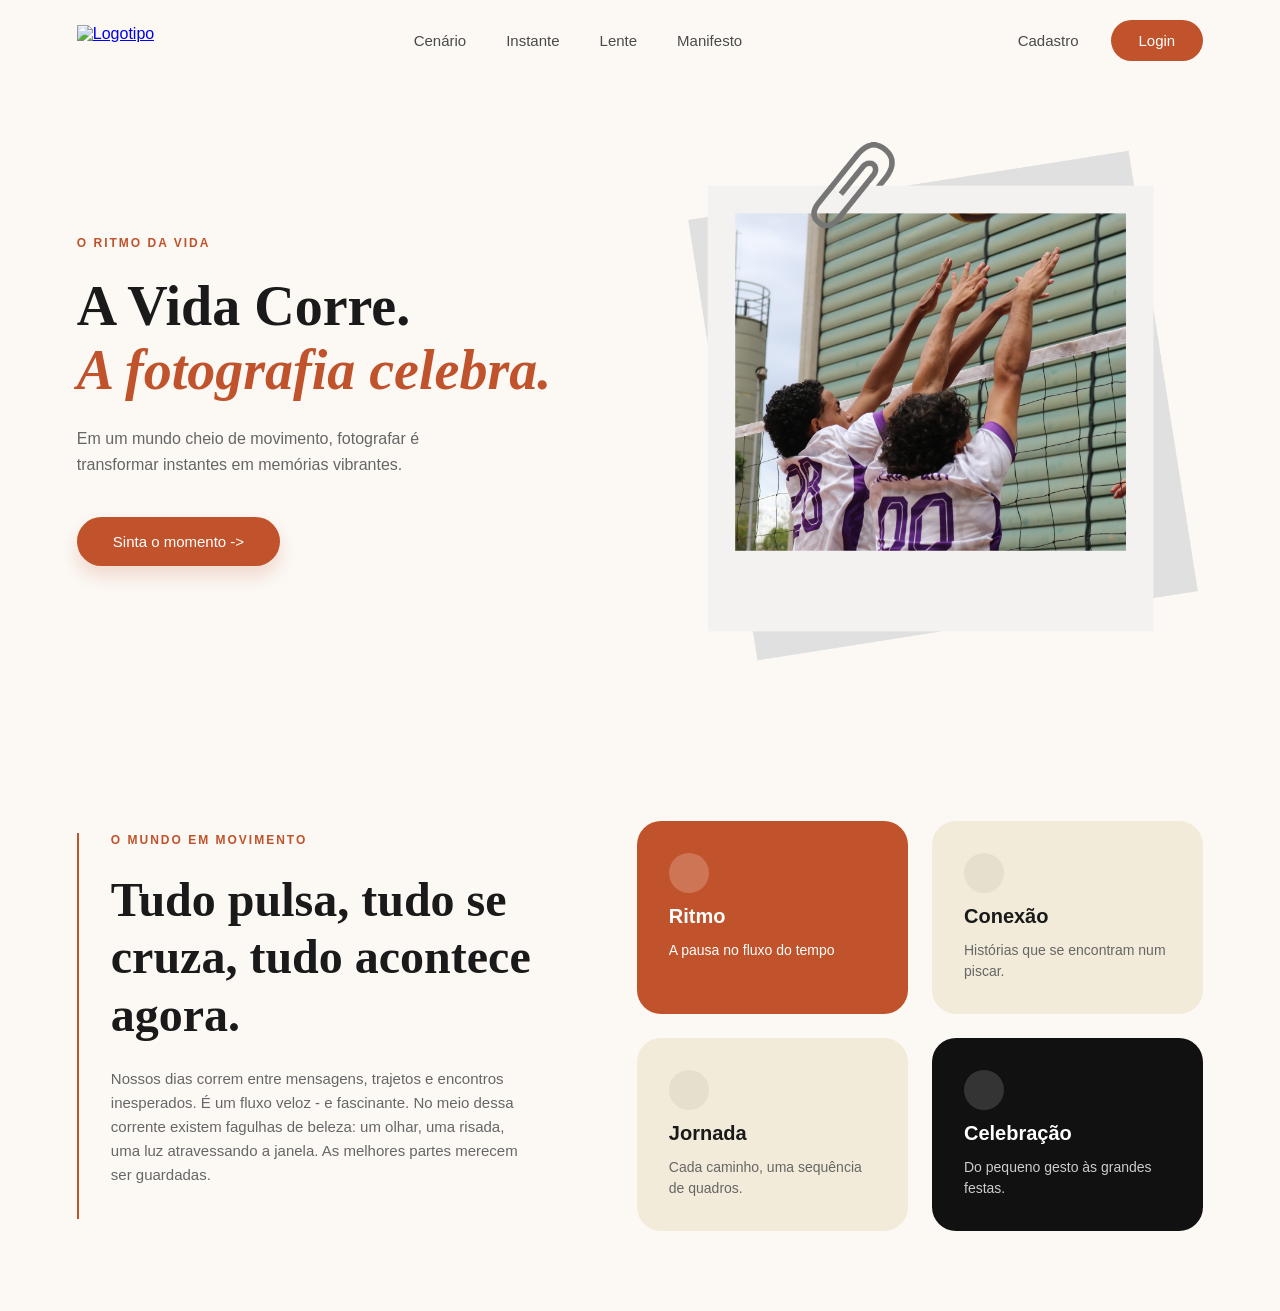
==== index.html @ 48e02810 "fix: modifica alguns itens do index" ====
<!DOCTYPE html>
<html lang="en">

<head>
    <meta charset="UTF-8">
    <meta name="viewport" content="width=device-width, initial-scale=1.0">
    <title>Landing Page</title>
    <link rel="stylesheet" href="style.css">
</head>

<body>
    <!--Barra de navegação-->
    <header class="nav_bar">

        <div class="logo">
            <a href="/">
                <img src="logo.png" alt="Logotipo">
            </a>
        </div>

        <nav class="navegacao">
            <ul>
                <li><a href="cenerio">Cenário</a></li>
                <li><a href="instante">Instante</a></li>
                <li><a href="lente">Lente</a></li>
                <li><a href="manifesto">Manifesto</a></li>
            </ul>
        </nav>

        <div class="botoes">
            <button class="cadastro">Cadastro</button>
            <button class="login">Login</button>
        </div>
    </header>

    <!--Primeira sessão -> hero-->
    <section class="hero">

        <!--lado esquerdo-->
    <div class="esquerda">
        <div class="sobretitulo">
            <p>O RITMO DA VIDA</p>
        </div>
        <h1 class="titulo-principal">
            A Vida Corre. <p> A fotografia celebra.</p>
        </h1>
        <p class="descricao">Em um mundo cheio de movimento, fotografar é transformar instantes em memórias vibrantes.</p>
        <button>Sinta o momento -></button>
    </div>
        <!--lado direito-->
        <div class="imagem-direita">
            <img src="assets/foto-hero.png" alt="imagem-hero">
        </div>
    </section>
            <!--Segunda seção-->
<section class="recursos">
    <div class="esquerda-recursos">
        <div class="sobretitulo">
            <p>O MUNDO EM MOVIMENTO</p>
        </div>
        <h2 class="titulo-principal">
            Tudo pulsa, tudo se cruza, tudo acontece agora.
        </h2>
        <p class="descricao">
            Nossos dias correm entre mensagens, trajetos e encontros inesperados. É um fluxo veloz - e fascinante. No meio dessa corrente existem fagulhas de beleza: um olhar, uma risada, uma luz atravessando a janela. As melhores partes merecem ser guardadas.
        </p>
        <span class="marca-assinatura"></span>
    </div>

    <div class="direita-recursos">
        <div class="card card-ritmo">
            <div class="card-icone"></div>
            <h3>Ritmo</h3>
            <p>A pausa no fluxo do tempo</p>
        </div>

        <div class="card card-conexao">
            <div class="card-icone"></div>
            <h3>Conexão</h3>
            <p>Histórias que se encontram num piscar.</p>
        </div>

        <div class="card card-jornada">
            <div class="card-icone"></div>
            <h3>Jornada</h3>
            <p>Cada caminho, uma sequência de quadros.</p>
        </div>

        <div class="card card-celebracao">
            <div class="card-icone"></div>
            <h3>Celebração</h3>
            <p>Do pequeno gesto às grandes festas.</p>
        </div>
    </div>
</section>

</body>

</html>
---- style.css ----
* {
  margin: 0;
  padding: 0;
  box-sizing: border-box;
  font-family: 'Inter', sans-serif;
}

body {
  background-color: #fcf9f5;
  color: #1a1a1a;
  overflow-x: hidden;
}

.nav_bar {
  display: flex;
  justify-content: space-between;
  align-items: center;           
  padding: 20px 6%;
  background-color: #fcf9f5;
}

.logo img {
  height: 32px;
  width: auto;
  display: block;
}

.navegacao ul {
  display: flex;
  align-items: center;
  list-style: none; 
  gap: 40px;       
}

.navegacao ul li a {
  text-decoration: none;
  color: #4a4a4a;
  font-size: 15px;
  font-weight: 500;
}


.botoes {
  display: flex;
  align-items: center;
  gap: 16px;
}

.botoes button {
  font-size: 15px;
  font-weight: 500;
  cursor: pointer;
  transition: all 0.2s ease;
}

.hero {
  display: flex;
  align-items: center;
  justify-content: space-between;
  gap: 40px;
  padding: 60px 6% 80px 6%;
  max-width: 1400px;
  margin: 0 auto;
}

.esquerda {
  flex: 1;
  max-width: 550px;
}

.sobretitulo {
  display: flex;
  align-items: center;
  gap: 12px;
  margin-bottom: 24px;
}

.sobretitulo p {
  color: #c0532b;
  font-size: 12px;
  font-weight: 600;
  letter-spacing: 2px;
}

.titulo-principal {
  font-family: 'Playfair Display', Georgia, serif;
  font-size: 56px;
  font-weight: 700;
  line-height: 1.15;
  color: #1a1a1a;
  margin-bottom: 24px;
}

.titulo-principal p {
  display: block;
  color: #c0532b;
  font-style: italic;
  font-family: inherit;
}

.descricao {
  font-size: 16px;
  line-height: 1.6;
  color: #666666;
  margin-bottom: 40px;
  max-width: 420px;
}

.esquerda button {
  background-color: #c0532b;
  color: #ffffff;
  border: none;
  padding: 16px 36px;
  border-radius: 30px;
  font-size: 15px;
  font-weight: 500;
  cursor: pointer;
  box-shadow: 0 10px 20px rgba(192, 83, 43, 0.2);
}

.esquerda button:hover {
  background-color: #a6431f;
}

.imagem-direita {
  flex: 1;
  display: flex;
  justify-content: flex-end;
  align-items: center;
}

.imagem-direita img {
  width: 100%;
  max-width: 520px;
  height: auto;
  object-fit: contain;
}

.botoes button {
  font-size: 15px;
  font-weight: 500;
  cursor: pointer;
}

.cadastro {
  background: none;
  border: none;
  color: #4a4a4a;
  padding: 12px 16px;
}

.login {
  background-color: #c0532b;
  color: #ffffff;
  border: none;
  padding: 12px 28px;
  border-radius: 25px;
}

/* TESTE */
.recursos {
  display: flex;
  align-items: center;
  justify-content: space-between;
  gap: 60px;
  padding: 80px 6%;
  max-width: 1400px;
  margin: 0 auto;
}

.esquerda-recursos {
  flex: 1;
  max-width: 500px;
  border-left: 2px solid #c0532b;
  padding-left: 32px;
}

.esquerda-recursos .titulo-principal {
  font-family: 'Playfair Display', Georgia, serif;
  font-size: 48px;
  font-weight: 700;
  line-height: 1.2;
  color: #1a1a1a;
  margin-bottom: 24px;
}

.esquerda-recursos .descricao {
  font-size: 15px;
  line-height: 1.6;
  color: #666666;
  margin-bottom: 32px;
}

.marca-assinatura {
  font-family: 'Playfair Display', Georgia, serif;
  font-size: 32px;
  font-style: italic;
  color: #1a1a1a;
}

.direita-recursos {
  flex: 1;
  display: grid;
  grid-template-columns: repeat(2, 1fr);
  gap: 24px;
  max-width: 600px;
}

.card {
  padding: 32px;
  border-radius: 24px;
  display: flex;
  flex-direction: column;
  gap: 12px;
}

.card-icone {
  width: 40px;
  height: 40px;
  border-radius: 50%;
  display: flex;
  align-items: center;
  justify-content: center;
  font-size: 18px;
}

.card h3 {
  font-size: 20px;
  font-weight: 700;
}

.card p {
  font-size: 14px;
  line-height: 1.5;
}

.card-ritmo {
  background-color: #c0532b;
  color: #ffffff;
}

.card-ritmo .card-icone {
  background-color: rgba(255, 255, 255, 0.2);
}

.card-conexao {
  background-color: #f2ebd9;
  color: #1a1a1a;
}

.card-conexao .card-icone {
  background-color: rgba(0, 0, 0, 0.05);
}

.card-conexao p, 
.card-jornada p {
  color: #666666;
}

.card-jornada {
  background-color: #f2ebd9;
  color: #1a1a1a;
}

.card-jornada .card-icone {
  background-color: rgba(0, 0, 0, 0.05);
}

.card-celebracao {
  background-color: #111111;
  color: #ffffff;
}

.card-celebracao .card-icone {
  background-color: rgba(255, 255, 255, 0.15);
}

.card-celebracao p {
  color: #cccccc;
}
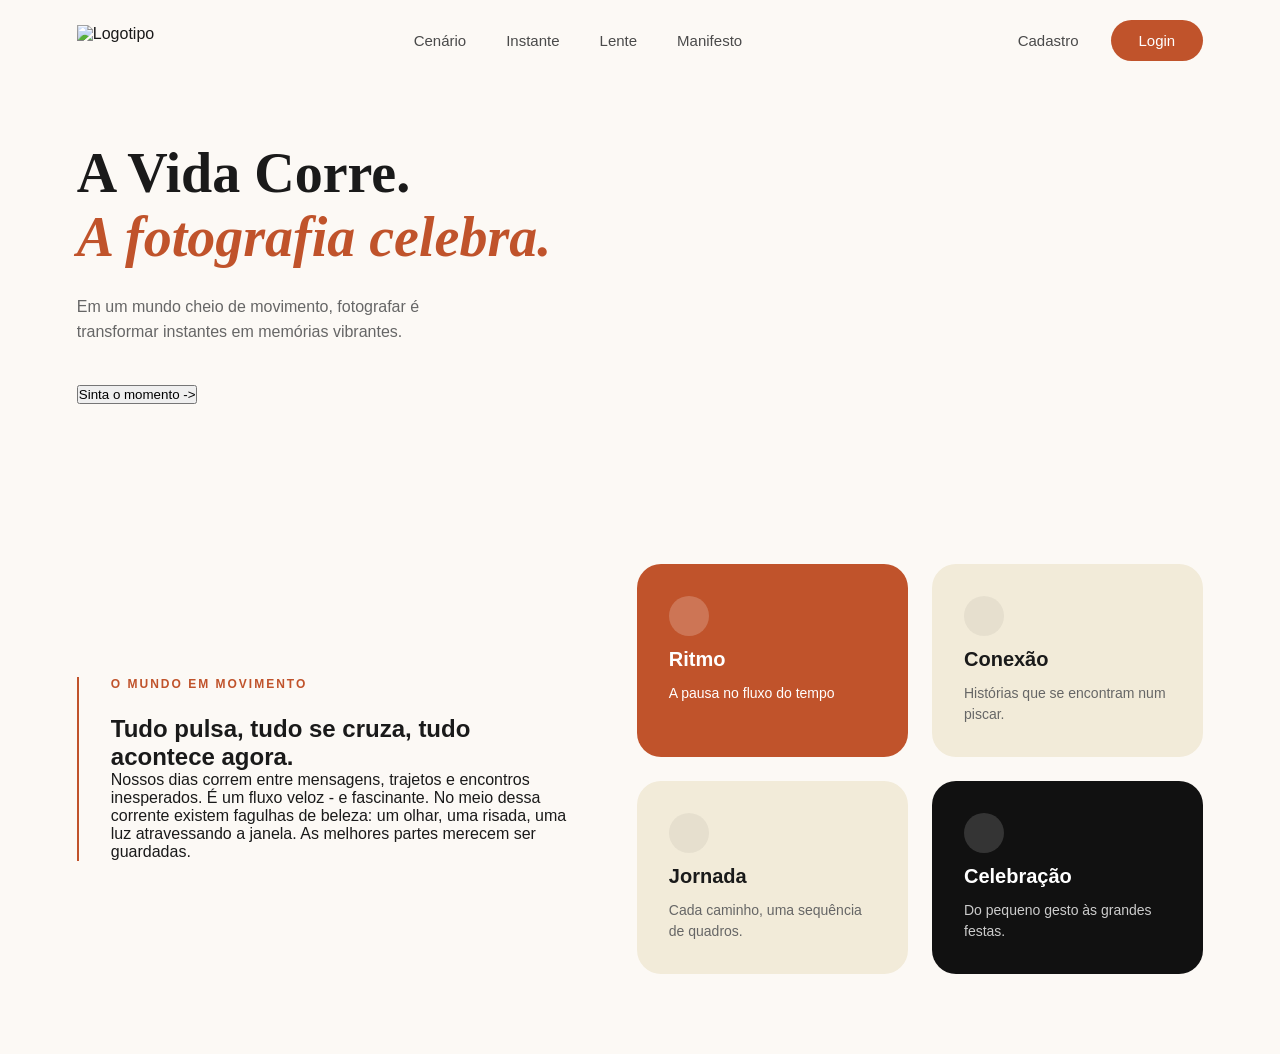
==== commit afd6b144: "feat: reestruturação da página hero, visando incrementar outro design" ====
--- a/index.html
+++ b/index.html
@@ -13,9 +13,7 @@
     <header class="nav_bar">
 
         <div class="logo">
-            <a href="/">
-                <img src="logo.png" alt="Logotipo">
-            </a>
+                <img src="assets/LENZ.png" alt="Logotipo">
         </div>
 
         <nav class="navegacao">
@@ -36,32 +34,30 @@
     <!--Primeira sessão -> hero-->
     <section class="hero">
 
-        <!--lado esquerdo-->
-    <div class="esquerda">
-        <div class="sobretitulo">
-            <p>O RITMO DA VIDA</p>
-        </div>
+        <!--Meio-->
+    <div class="meio">
+        <div class="moldura">
         <h1 class="titulo-principal">
             A Vida Corre. <p> A fotografia celebra.</p>
         </h1>
+        </div>
         <p class="descricao">Em um mundo cheio de movimento, fotografar é transformar instantes em memórias vibrantes.</p>
         <button>Sinta o momento -></button>
     </div>
-        <!--lado direito-->
-        <div class="imagem-direita">
-            <img src="assets/foto-hero.png" alt="imagem-hero">
-        </div>
+
     </section>
-            <!--Segunda seção-->
+
+    
+            <!--Segunda seção - cenario -->
 <section class="recursos">
     <div class="esquerda-recursos">
         <div class="sobretitulo">
             <p>O MUNDO EM MOVIMENTO</p>
         </div>
-        <h2 class="titulo-principal">
+        <h2 class="titulo-principal-cenario">
             Tudo pulsa, tudo se cruza, tudo acontece agora.
         </h2>
-        <p class="descricao">
+        <p class="descricao-cenário">
             Nossos dias correm entre mensagens, trajetos e encontros inesperados. É um fluxo veloz - e fascinante. No meio dessa corrente existem fagulhas de beleza: um olhar, uma risada, uma luz atravessando a janela. As melhores partes merecem ser guardadas.
         </p>
         <span class="marca-assinatura"></span>
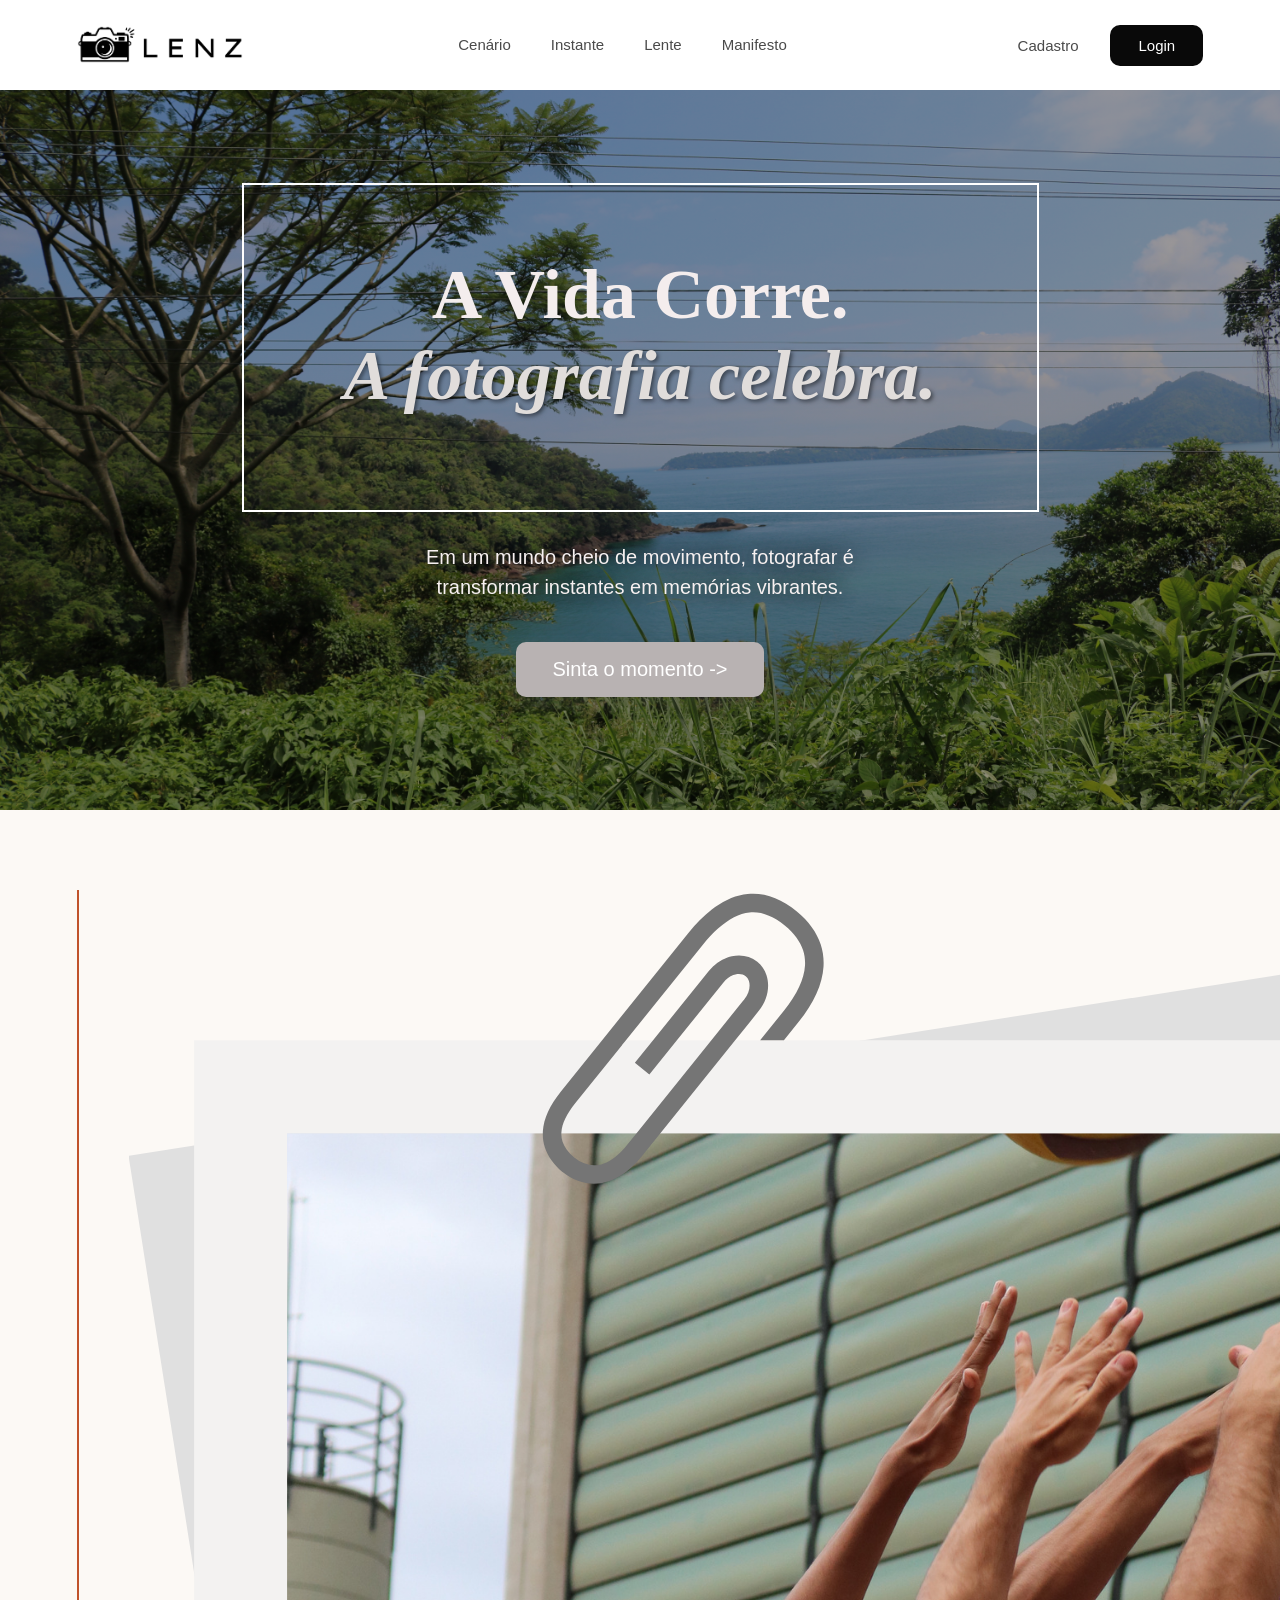
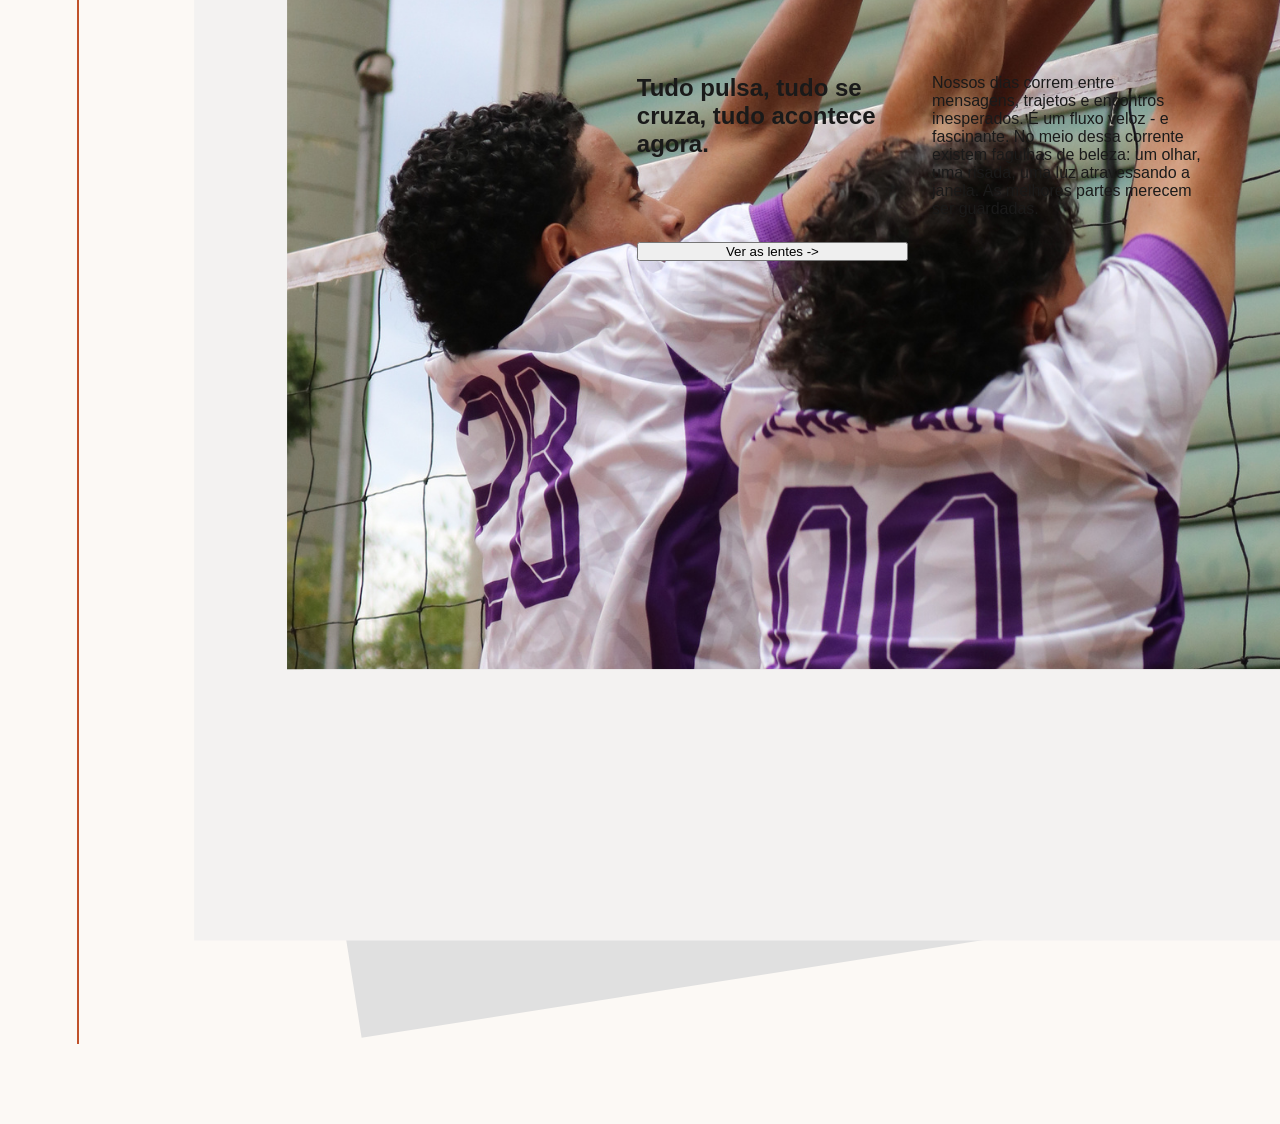
==== commit b77c81fc: "feat: modifica a estrutura da segunda seção" ====
--- a/index.html
+++ b/index.html
@@ -50,43 +50,20 @@
     
             <!--Segunda seção - cenario -->
 <section class="recursos">
+
     <div class="esquerda-recursos">
-        <div class="sobretitulo">
-            <p>O MUNDO EM MOVIMENTO</p>
-        </div>
+        <img src="assets/foto-hero.png" alt="foto_cenario">
+    </div>
+
+    <div class="direita-recursos">
         <h2 class="titulo-principal-cenario">
             Tudo pulsa, tudo se cruza, tudo acontece agora.
         </h2>
-        <p class="descricao-cenário">
+        <p class="descricao-cenario">
             Nossos dias correm entre mensagens, trajetos e encontros inesperados. É um fluxo veloz - e fascinante. No meio dessa corrente existem fagulhas de beleza: um olhar, uma risada, uma luz atravessando a janela. As melhores partes merecem ser guardadas.
         </p>
-        <span class="marca-assinatura"></span>
+        <button>Ver as lentes -></button>
     </div>
-
-    <div class="direita-recursos">
-        <div class="card card-ritmo">
-            <div class="card-icone"></div>
-            <h3>Ritmo</h3>
-            <p>A pausa no fluxo do tempo</p>
-        </div>
-
-        <div class="card card-conexao">
-            <div class="card-icone"></div>
-            <h3>Conexão</h3>
-            <p>Histórias que se encontram num piscar.</p>
-        </div>
-
-        <div class="card card-jornada">
-            <div class="card-icone"></div>
-            <h3>Jornada</h3>
-            <p>Cada caminho, uma sequência de quadros.</p>
-        </div>
-
-        <div class="card card-celebracao">
-            <div class="card-icone"></div>
-            <h3>Celebração</h3>
-            <p>Do pequeno gesto às grandes festas.</p>
-        </div>
     </div>
 </section>
 
--- a/style.css
+++ b/style.css
@@ -16,11 +16,11 @@
   justify-content: space-between;
   align-items: center;           
   padding: 20px 6%;
-  background-color: #fcf9f5;
+  background-color: #ffffff;
 }
 
 .logo img {
-  height: 32px;
+  height: 50px;
   width: auto;
   display: block;
 }
@@ -39,7 +39,6 @@
   font-weight: 500;
 }
 
-
 .botoes {
   display: flex;
   align-items: center;
@@ -54,87 +53,80 @@
 }
 
 .hero {
-  display: flex;
-  align-items: center;
-  justify-content: space-between;
+  min-height: 80vh;
+  display: flex;
+  align-items: center;
+  justify-content: center;
   gap: 40px;
   padding: 60px 6% 80px 6%;
   max-width: 1400px;
   margin: 0 auto;
-}
-
-.esquerda {
-  flex: 1;
+  background-image: linear-gradient(rgba(0, 0, 0, 0.4), rgba(0, 0, 0, 0.4)), url(assets/img-paisagem.JPG);
+  background-repeat: no-repeat;
+  background-size: cover;
+  background-position: center;
+}
+
+.meio {
   max-width: 550px;
-}
-
-.sobretitulo {
-  display: flex;
-  align-items: center;
-  gap: 12px;
-  margin-bottom: 24px;
-}
-
-.sobretitulo p {
-  color: #c0532b;
-  font-size: 12px;
-  font-weight: 600;
-  letter-spacing: 2px;
+  display: flex;
+  align-items: center;
+  justify-content: center;
+  flex-direction: column;
 }
 
 .titulo-principal {
   font-family: 'Playfair Display', Georgia, serif;
-  font-size: 56px;
+  font-size: 70px;
   font-weight: 700;
   line-height: 1.15;
-  color: #1a1a1a;
+  color: #f4eded;
   margin-bottom: 24px;
+  text-align: center;
 }
 
 .titulo-principal p {
-  display: block;
-  color: #c0532b;
+  color: #e1dddb;
   font-style: italic;
   font-family: inherit;
+  text-shadow: 2px 2px 4px rgba(0, 0, 0, 0.5);
+}
+
+.moldura {
+  border: 2px solid #ffffff; 
+  padding: 70px 100px; 
+  margin-bottom: 30px; 
+  text-align: center;
+  width: max-content;
 }
 
 .descricao {
-  font-size: 16px;
-  line-height: 1.6;
-  color: #666666;
+  font-size: 20px;
+  line-height: 1.5;
+  color: #f7f1f1;
   margin-bottom: 40px;
-  max-width: 420px;
-}
-
-.esquerda button {
-  background-color: #c0532b;
+  max-width: 500px;
+  text-align: center;
+  text-shadow: 0 0 20px rgba(0, 0, 0, 0.9);
+}
+
+.meio button {
+  background-color: #b8b2b2;
   color: #ffffff;
   border: none;
   padding: 16px 36px;
-  border-radius: 30px;
-  font-size: 15px;
+  border-radius: 10px;
+  font-size: 20px;
   font-weight: 500;
   cursor: pointer;
-  box-shadow: 0 10px 20px rgba(192, 83, 43, 0.2);
-}
-
-.esquerda button:hover {
-  background-color: #a6431f;
-}
-
-.imagem-direita {
-  flex: 1;
-  display: flex;
-  justify-content: flex-end;
-  align-items: center;
-}
-
-.imagem-direita img {
-  width: 100%;
-  max-width: 520px;
-  height: auto;
-  object-fit: contain;
-}
+  box-shadow: 0 10px 20px rgba(98, 97, 97, 0.2);
+
+}
+
+.meio button:hover {
+  background-color: #d1cbca;
+}
+
 
 .botoes button {
   font-size: 15px;
@@ -150,11 +142,11 @@
 }
 
 .login {
-  background-color: #c0532b;
+  background-color: #090909;
   color: #ffffff;
   border: none;
   padding: 12px 28px;
-  border-radius: 25px;
+  border-radius: 10px;
 }
 
 /* TESTE */
@@ -281,4 +273,3 @@
 
 
 
-
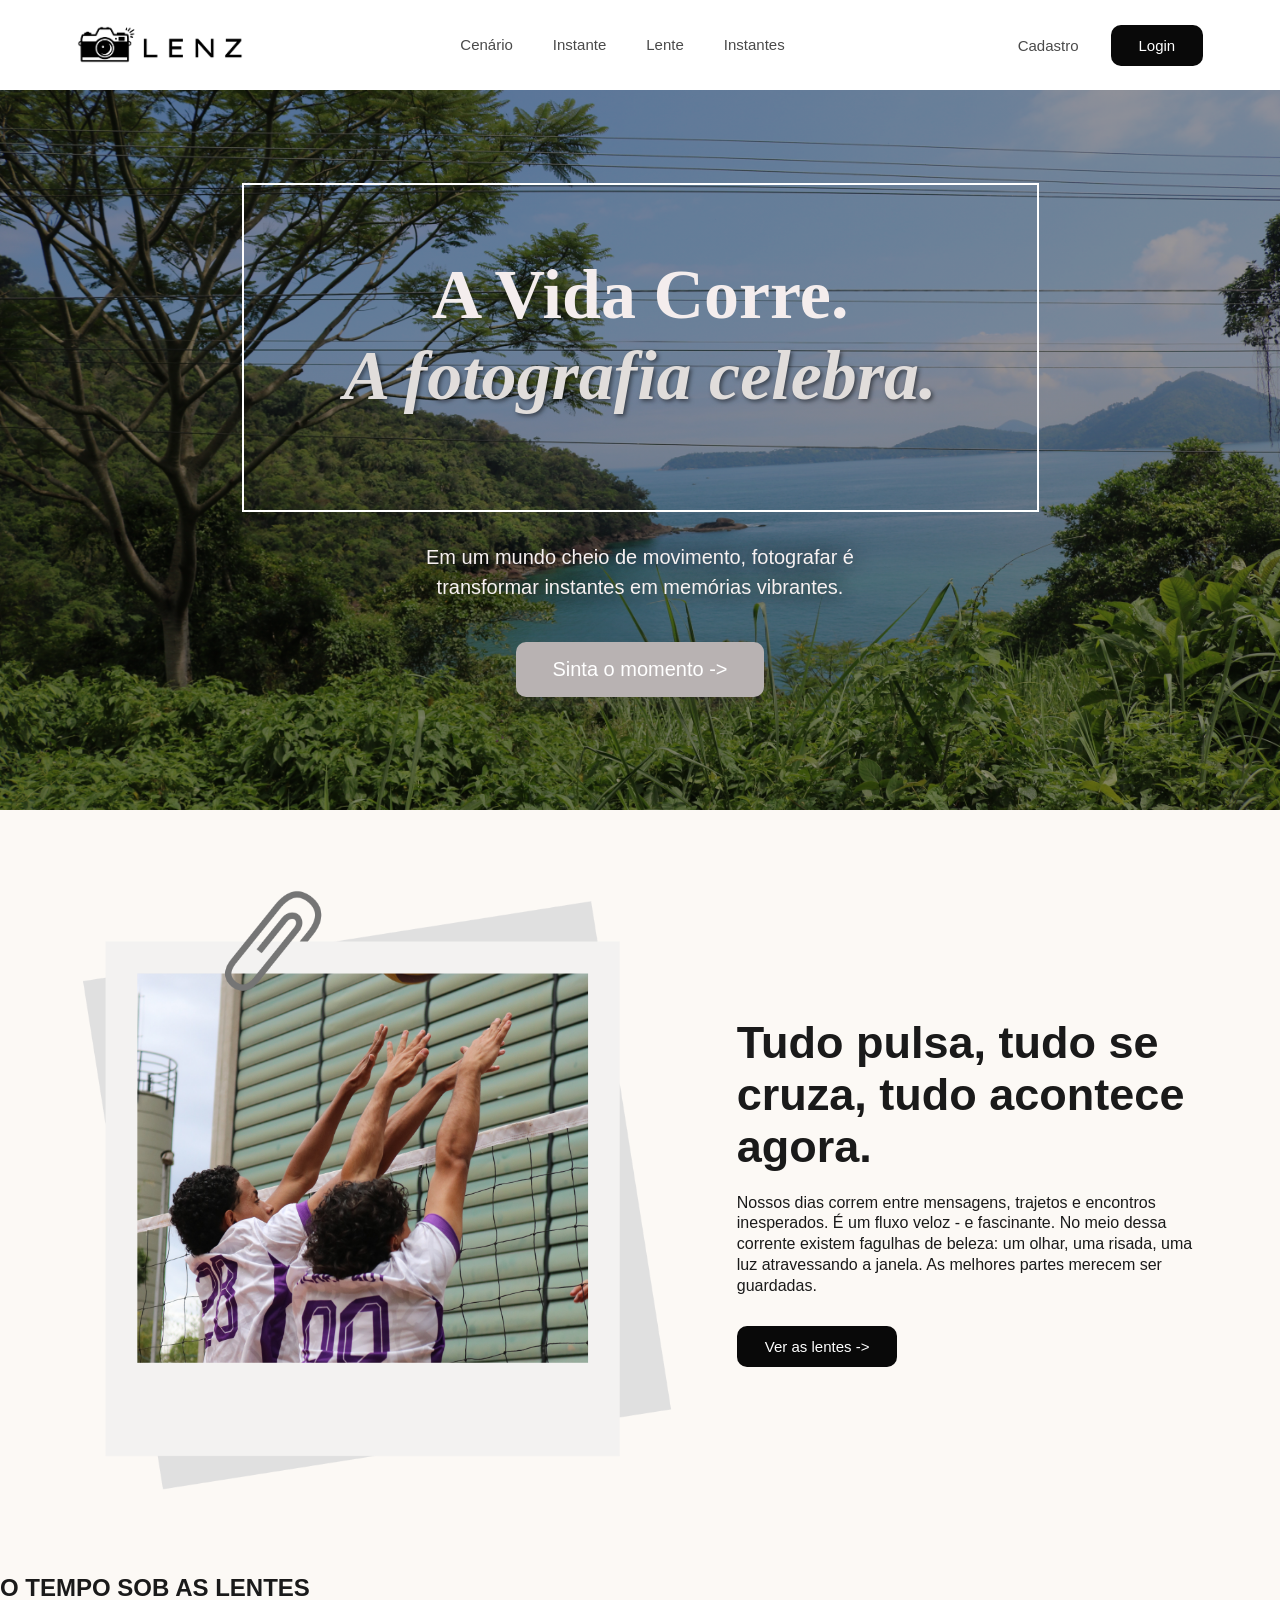
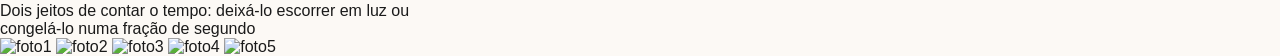
==== commit 65d18e07: "feat: adiciona estrutura da nova seção lente" ====
--- a/index.html
+++ b/index.html
@@ -13,7 +13,7 @@
     <header class="nav_bar">
 
         <div class="logo">
-                <img src="assets/LENZ.png" alt="Logotipo">
+            <img src="assets/LENZ.png" alt="Logotipo">
         </div>
 
         <nav class="navegacao">
@@ -21,7 +21,7 @@
                 <li><a href="cenerio">Cenário</a></li>
                 <li><a href="instante">Instante</a></li>
                 <li><a href="lente">Lente</a></li>
-                <li><a href="manifesto">Manifesto</a></li>
+                <li><a href="instantes">Instantes</a></li>
             </ul>
         </nav>
 
@@ -31,42 +31,63 @@
         </div>
     </header>
 
-    <!--Primeira sessão -> hero-->
+    <!--Primeira sessão -> Hero-->
     <section class="hero">
 
         <!--Meio-->
-    <div class="meio">
-        <div class="moldura">
-        <h1 class="titulo-principal">
-            A Vida Corre. <p> A fotografia celebra.</p>
-        </h1>
+        <div class="meio">
+            <div class="moldura">
+                <h1 class="titulo-principal">
+                    A Vida Corre. <p> A fotografia celebra.</p>
+                </h1>
+            </div>
+            <p class="descricao">Em um mundo cheio de movimento, fotografar é transformar instantes em memórias
+                vibrantes.</p>
+            <button>Sinta o momento -></button>
         </div>
-        <p class="descricao">Em um mundo cheio de movimento, fotografar é transformar instantes em memórias vibrantes.</p>
-        <button>Sinta o momento -></button>
-    </div>
 
     </section>
 
-    
-            <!--Segunda seção - cenario -->
-<section class="recursos">
 
-    <div class="esquerda-recursos">
-        <img src="assets/foto-hero.png" alt="foto_cenario">
-    </div>
+    <!--Segunda seção -> Cenário -->
+    <section class="recursos">
 
-    <div class="direita-recursos">
-        <h2 class="titulo-principal-cenario">
-            Tudo pulsa, tudo se cruza, tudo acontece agora.
-        </h2>
-        <p class="descricao-cenario">
-            Nossos dias correm entre mensagens, trajetos e encontros inesperados. É um fluxo veloz - e fascinante. No meio dessa corrente existem fagulhas de beleza: um olhar, uma risada, uma luz atravessando a janela. As melhores partes merecem ser guardadas.
-        </p>
-        <button>Ver as lentes -></button>
-    </div>
-    </div>
-</section>
+        <div class="esquerda-recursos">
+            <img src="assets/foto-hero.png" alt="foto_cenario">
+        </div>
 
+        <div class="direita-recursos">
+            <h2 class="titulo-principal-cenario">
+                Tudo pulsa, tudo se cruza, tudo acontece agora.
+            </h2>
+            <p class="descricao-cenario">
+                Nossos dias correm entre mensagens, trajetos e encontros inesperados. É um fluxo veloz - e fascinante.
+                No meio dessa corrente existem fagulhas de beleza: um olhar, uma risada, uma luz atravessando a janela.
+                As melhores partes merecem ser guardadas.
+            </p>
+            <button>Ver as lentes -></button>
+        </div>
+        </div>
+    </section>
+
+    <!--Terceira seção -> Lente -->
+    <section class="lente">
+        <div class="meio-lente">
+            <h2 class="titulo-lente">O TEMPO SOB AS LENTES</h2>
+            <p class="subtitulo-lente">
+                Dois jeitos de contar o tempo: deixá-lo escorrer em luz ou <br>congelá-lo numa fração de segundo
+            </p>
+            <div class="imagens">
+            <img src="assets/foto1-lente.JPG" alt="foto1">
+            <img src="assets/foto2-lente.JPG" alt="foto2">
+            <img src="assets/foto3-lente.JPG" alt="foto3">
+            <img src="assets/foto4-lente.JPG" alt="foto4">
+            <img src="assets/foto5-lente.JPG" alt="foto5">
+            </div>
+        </div>
+    </section>
 </body>
 
+<!--Quarta seção -> -->
+
 </html>
--- a/style.css
+++ b/style.css
@@ -162,9 +162,10 @@
 
 .esquerda-recursos {
   flex: 1;
-  max-width: 500px;
-  border-left: 2px solid #c0532b;
-  padding-left: 32px;
+}
+
+.esquerda-recursos img{
+  width: 600px;
 }
 
 .esquerda-recursos .titulo-principal {
@@ -192,12 +193,30 @@
 
 .direita-recursos {
   flex: 1;
-  display: grid;
-  grid-template-columns: repeat(2, 1fr);
   gap: 24px;
-  max-width: 600px;
-}
-
+  max-width: 500px;
+}
+
+.titulo-principal-cenario{
+  font-size: 45px;
+}
+
+.descricao-cenario{
+  margin-top: 20px;
+  margin-bottom: 30px;
+  margin-left: 0px;
+  margin-right: 0px;
+  line-height: 1.3;
+}
+
+.recursos button{
+  background-color: #090909;
+  color: #ffffff;
+  border: none;
+  padding: 12px 28px;
+  border-radius: 10px;
+  font-size: 15px;
+}
 .card {
   padding: 32px;
   border-radius: 24px;
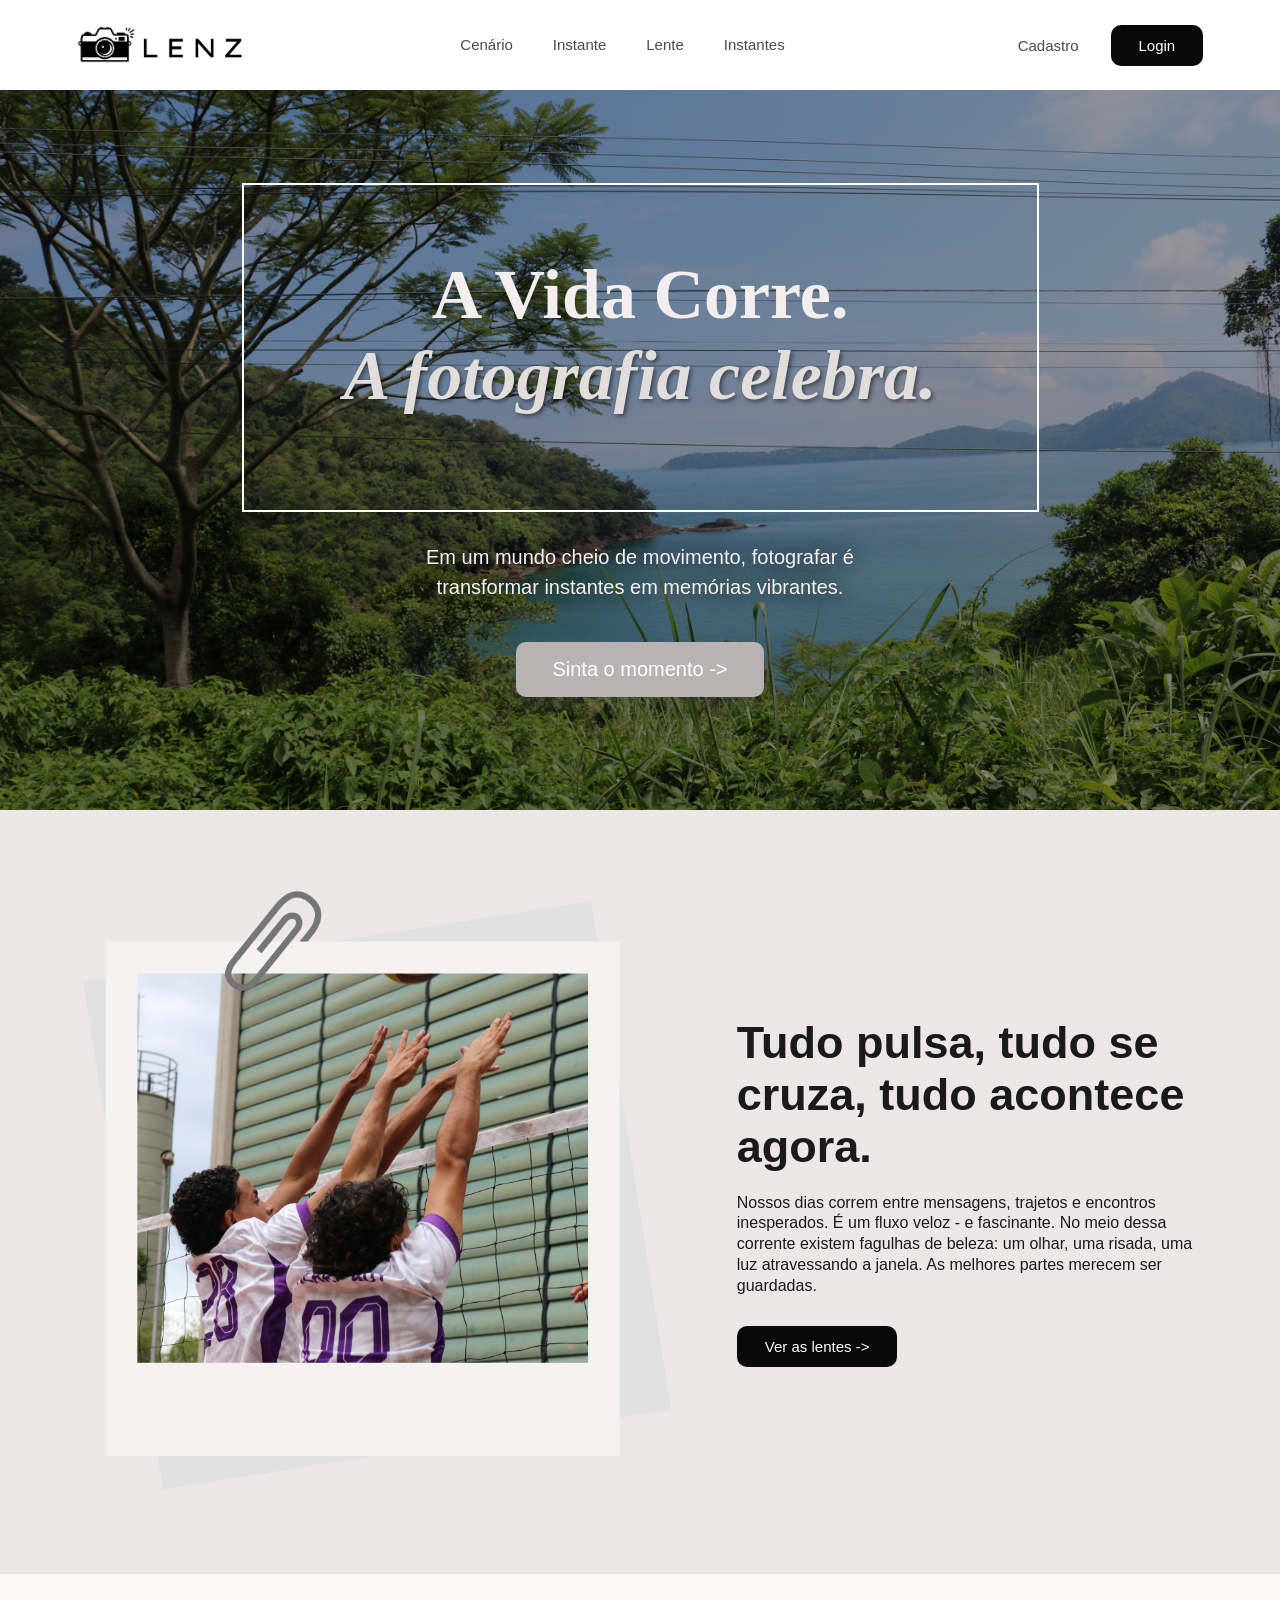
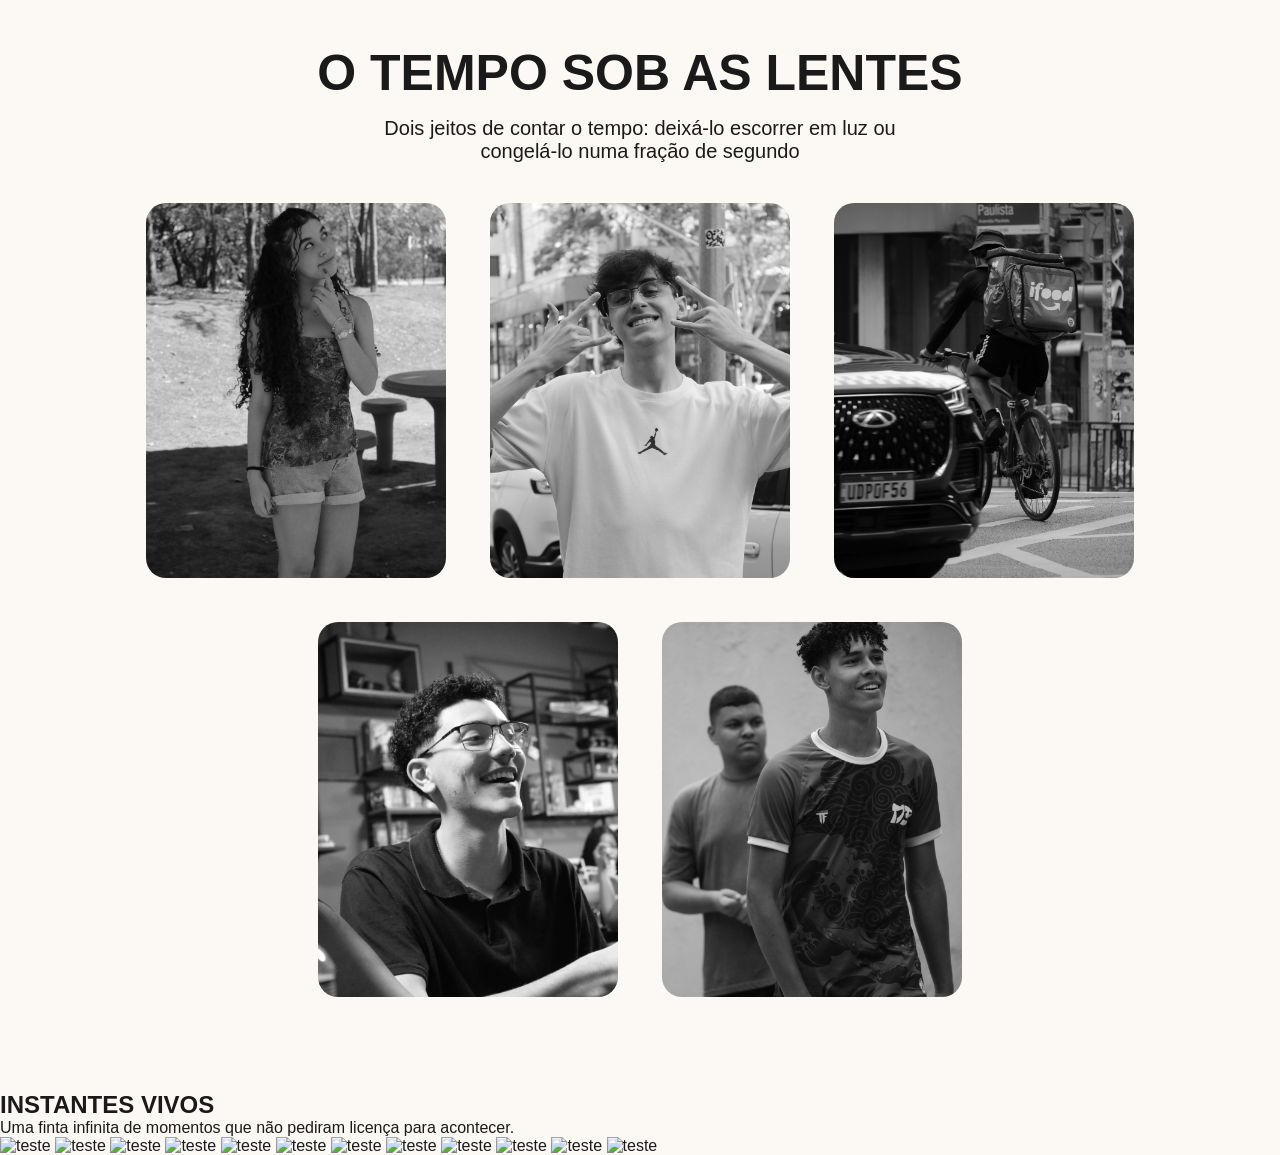
==== commit a91fef67: "feat: adiciona a estrutura da nova seção de instantes" ====
--- a/index.html
+++ b/index.html
@@ -78,16 +78,47 @@
                 Dois jeitos de contar o tempo: deixá-lo escorrer em luz ou <br>congelá-lo numa fração de segundo
             </p>
             <div class="imagens">
-            <img src="assets/foto1-lente.JPG" alt="foto1">
-            <img src="assets/foto2-lente.JPG" alt="foto2">
-            <img src="assets/foto3-lente.JPG" alt="foto3">
-            <img src="assets/foto4-lente.JPG" alt="foto4">
-            <img src="assets/foto5-lente.JPG" alt="foto5">
+                <img src="assets/foto1-lente.JPG" alt="foto1">
+                <img src="assets/foto2-lente.JPG" alt="foto2">
+                <img src="assets/foto3-lente.JPG" alt="foto3">
+                <img src="assets/foto4-lente.JPG" alt="foto4">
+                <img src="assets/foto5-lente.JPG" alt="foto5">
             </div>
         </div>
     </section>
 </body>
 
 <!--Quarta seção -> -->
+<section class="instantes">
+
+    <h2 class="titulo-instantes">INSTANTES VIVOS</h2>
+
+    <p class="subtitulo-instantes">Uma finta infinita de momentos que não pediram licença para acontecer.</p>
+
+    <div class="carrossel">
+
+    <div class="carrossel-instantes">
+
+            <img src="assets/foto_teste_carrossel.jpeg" alt="teste">
+            <img src="assets/foto_teste_carrossel.jpeg" alt="teste">
+            <img src="assets/foto_teste_carrossel.jpeg" alt="teste">
+            <img src="assets/foto_teste_carrossel.jpeg" alt="teste">
+            <img src="assets/foto_teste_carrossel.jpeg" alt="teste">
+            <img src="assets/foto_teste_carrossel.jpeg" alt="teste">
+
+            <img src="assets/foto_teste_carrossel.jpeg" alt="teste">
+            <img src="assets/foto_teste_carrossel.jpeg" alt="teste">
+            <img src="assets/foto_teste_carrossel.jpeg" alt="teste">
+            <img src="assets/foto_teste_carrossel.jpeg" alt="teste">
+            <img src="assets/foto_teste_carrossel.jpeg" alt="teste">
+            <img src="assets/foto_teste_carrossel.jpeg" alt="teste">
+
+    </div>
+    </div>
+</section>
+
+<footer>
+    
+</footer>
 
 </html>
--- a/style.css
+++ b/style.css
@@ -149,7 +149,6 @@
   border-radius: 10px;
 }
 
-/* TESTE */
 .recursos {
   display: flex;
   align-items: center;
@@ -158,6 +157,7 @@
   padding: 80px 6%;
   max-width: 1400px;
   margin: 0 auto;
+  background-color: #ebe7e7;
 }
 
 .esquerda-recursos {
@@ -217,78 +217,44 @@
   border-radius: 10px;
   font-size: 15px;
 }
-.card {
-  padding: 32px;
-  border-radius: 24px;
-  display: flex;
-  flex-direction: column;
-  gap: 12px;
-}
-
-.card-icone {
-  width: 40px;
-  height: 40px;
-  border-radius: 50%;
-  display: flex;
-  align-items: center;
+
+.lente{
+  display: flex;
   justify-content: center;
-  font-size: 18px;
-}
-
-.card h3 {
+  align-items: center;
+  text-align: center;
+  padding: 70px;
+}
+
+.titulo-lente{
+  font-size: 50px;
+  margin-bottom: 15px;
+}
+
+.subtitulo-lente{
   font-size: 20px;
-  font-weight: 700;
-}
-
-.card p {
-  font-size: 14px;
-  line-height: 1.5;
-}
-
-.card-ritmo {
-  background-color: #c0532b;
-  color: #ffffff;
-}
-
-.card-ritmo .card-icone {
-  background-color: rgba(255, 255, 255, 0.2);
-}
-
-.card-conexao {
-  background-color: #f2ebd9;
-  color: #1a1a1a;
-}
-
-.card-conexao .card-icone {
-  background-color: rgba(0, 0, 0, 0.05);
-}
-
-.card-conexao p, 
-.card-jornada p {
-  color: #666666;
-}
-
-.card-jornada {
-  background-color: #f2ebd9;
-  color: #1a1a1a;
-}
-
-.card-jornada .card-icone {
-  background-color: rgba(0, 0, 0, 0.05);
-}
-
-.card-celebracao {
-  background-color: #111111;
-  color: #ffffff;
-}
-
-.card-celebracao .card-icone {
-  background-color: rgba(255, 255, 255, 0.15);
-}
-
-.card-celebracao p {
-  color: #cccccc;
-}
-
-
-
+  margin-bottom: 20px;
+}
+
+.imagens img{
+  width: 300px;
+  border-radius: 20px;
+  margin: 20px;
+  filter: grayscale(100%);
+  transition: filter 0.4s ease;
+  aspect-ratio: 4/5;
+  object-fit: cover;
+  
+}
+
+.imagens{
+max-width: 1200px;
+}
+
+.imagens img:hover{
+  filter: grayscale(0%)
+}
+
+
+
+
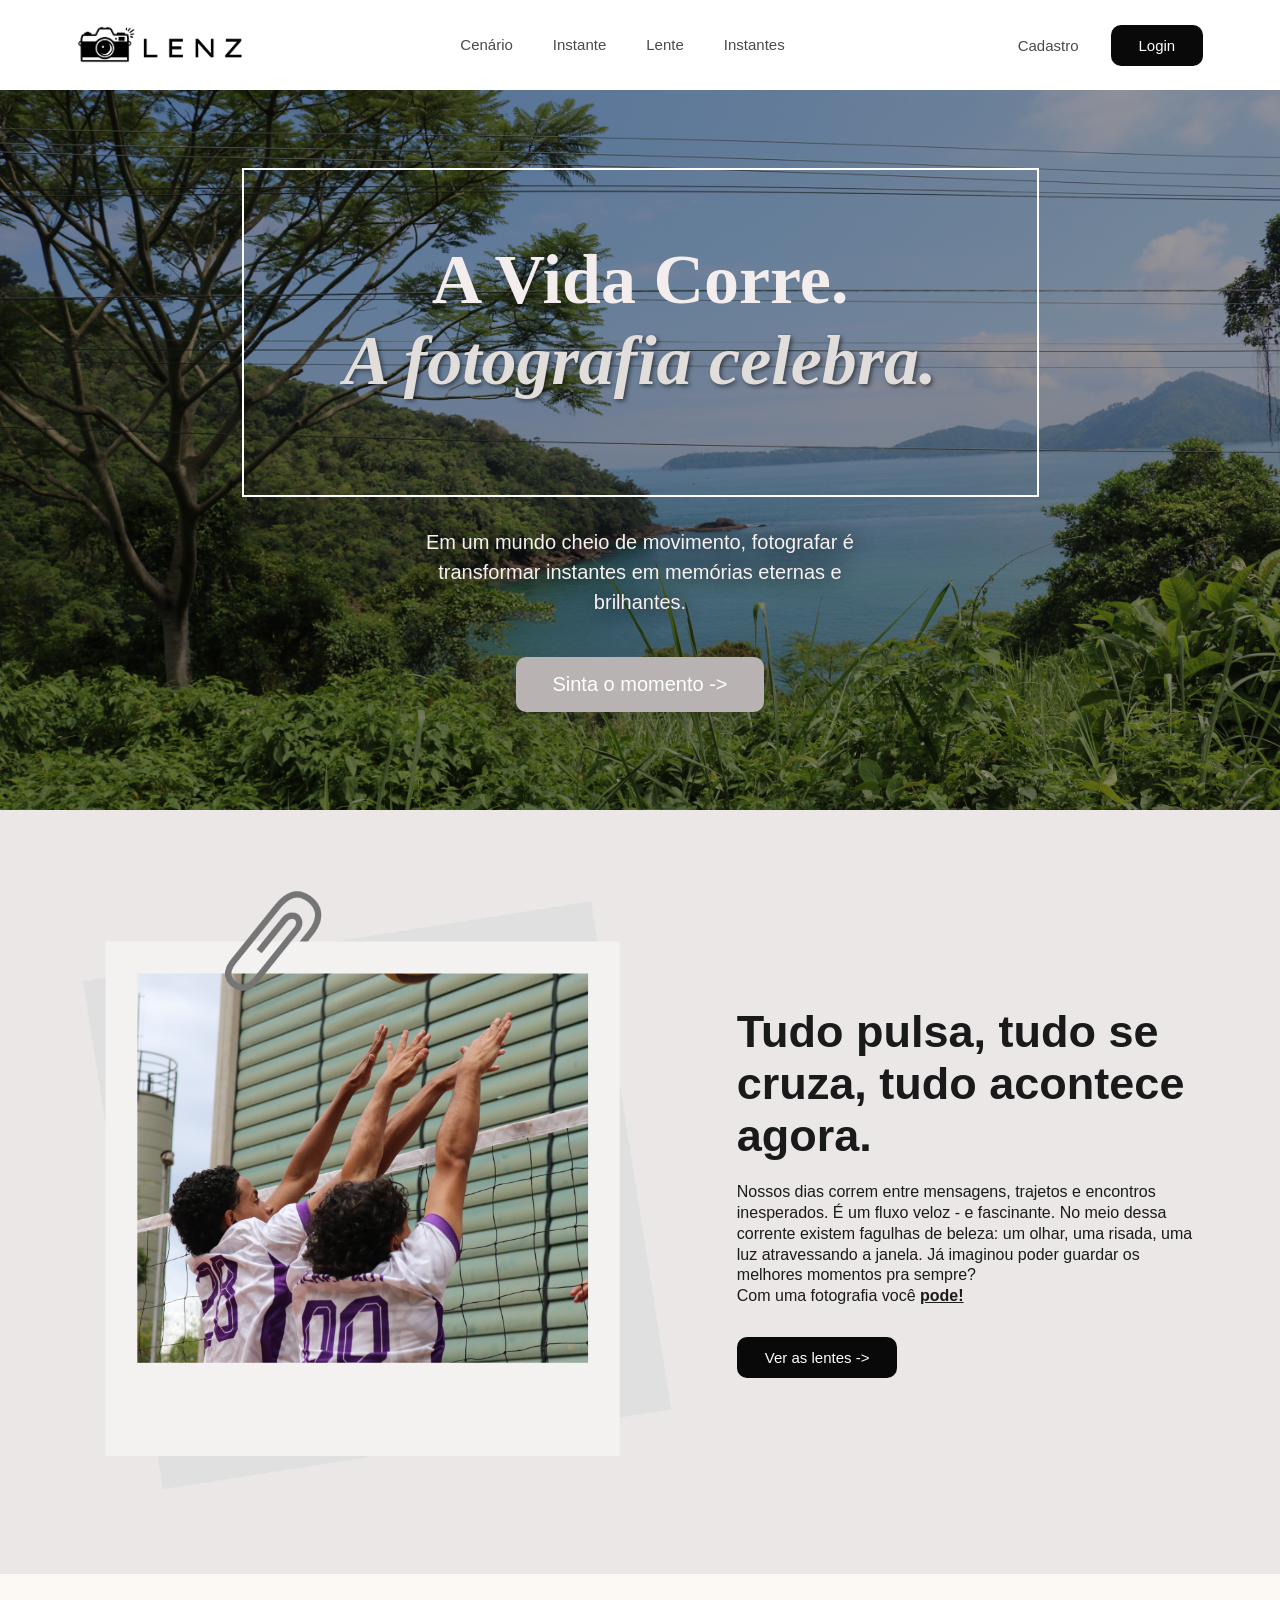
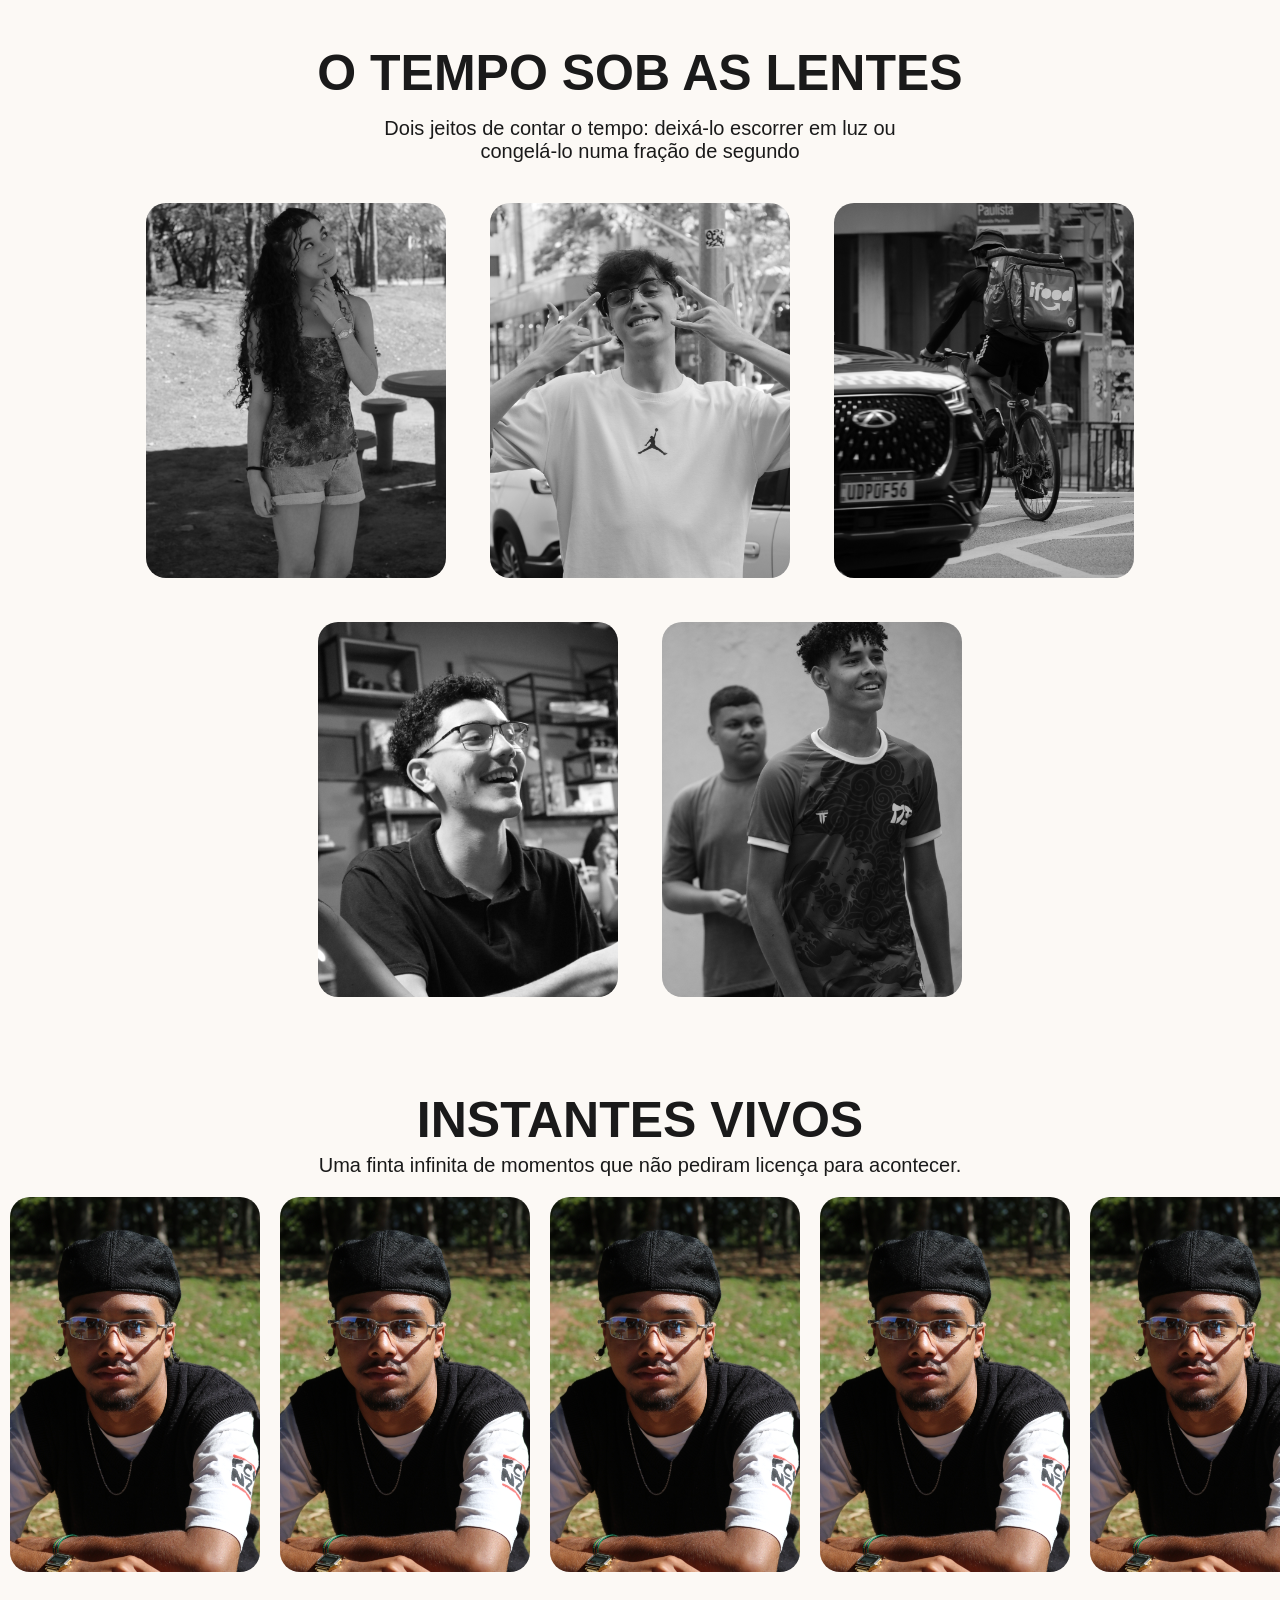
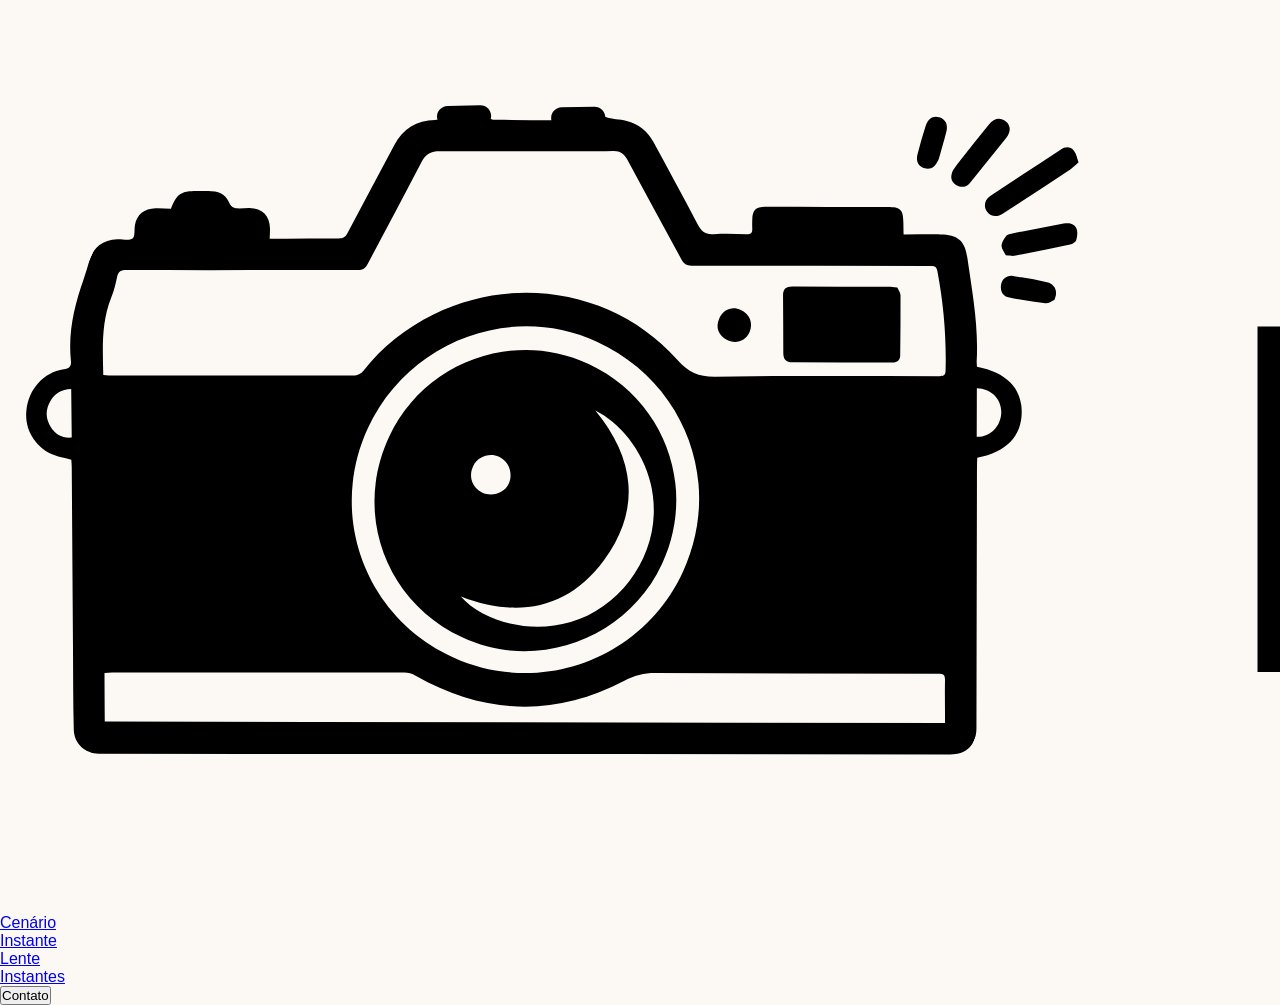
==== commit 70f7111b: "feat: adiciona rodapé a página" ====
--- a/index.html
+++ b/index.html
@@ -1,5 +1,5 @@
 <!DOCTYPE html>
-<html lang="en">
+<html lang="pt-br">
 
 <head>
     <meta charset="UTF-8">
@@ -18,7 +18,7 @@
 
         <nav class="navegacao">
             <ul>
-                <li><a href="cenerio">Cenário</a></li>
+                <li><a href="cenario">Cenário</a></li>
                 <li><a href="instante">Instante</a></li>
                 <li><a href="lente">Lente</a></li>
                 <li><a href="instantes">Instantes</a></li>
@@ -42,7 +42,7 @@
                 </h1>
             </div>
             <p class="descricao">Em um mundo cheio de movimento, fotografar é transformar instantes em memórias
-                vibrantes.</p>
+             eternas e brilhantes.</p>
             <button>Sinta o momento -></button>
         </div>
 
@@ -63,7 +63,7 @@
             <p class="descricao-cenario">
                 Nossos dias correm entre mensagens, trajetos e encontros inesperados. É um fluxo veloz - e fascinante.
                 No meio dessa corrente existem fagulhas de beleza: um olhar, uma risada, uma luz atravessando a janela.
-                As melhores partes merecem ser guardadas.
+                Já imaginou poder guardar os melhores momentos pra sempre?  <br>Com uma fotografia você <b><u>pode!</u></b>
             </p>
             <button>Ver as lentes -></button>
         </div>
@@ -117,8 +117,21 @@
     </div>
 </section>
 
-<footer>
-    
+<!--Rodapé da página-->
+<footer class="rodape">
+  <div class="logo-rodape">
+    <img src="assets/LENZ.png" alt="logo">
+  </div>
+
+  <nav class="nav_rodape">
+    <ul class="menu-links">
+      <li><a href="#cenario">Cenário</a></li>
+      <li><a href="#instante">Instante</a></li>
+      <li><a href="#lente">Lente</a></li>
+      <li><a href="#instantes">Instantes</a></li>
+    </ul>
+  </nav>
+
+  <button class="bot_rod">Contato</button>
 </footer>
-
 </html>
--- a/style.css
+++ b/style.css
@@ -255,6 +255,43 @@
   filter: grayscale(0%)
 }
 
-
-
-
+.carrossel-instantes img{
+  width: 250px;
+  margin: 0 10px;
+  flex-shrink: 0;
+  border-radius: 20px;
+}
+
+.carrossel-instantes{
+  align-items: center;
+  display: flex;
+  flex-direction: row;
+  animation: rolagem-infinita 30s linear infinite;
+  width: max-content;
+}
+.carrossel-instantes:hover{
+  animation-play-state: paused;
+}
+.titulo-instantes{
+  font-size: 50px;
+  text-align: center;
+  margin-bottom: 5px;
+}
+
+.subtitulo-instantes{
+  font-size: 20px;
+  text-align: center;
+  margin-bottom: 20px;
+}
+.carrossel{
+  overflow: hidden;
+  width: 100%;
+}
+@keyframes rolagem-infinita {
+  0%{
+    transform: translateX(0);
+  }
+  100%{
+    transform: translateX(-50%);
+  }
+}
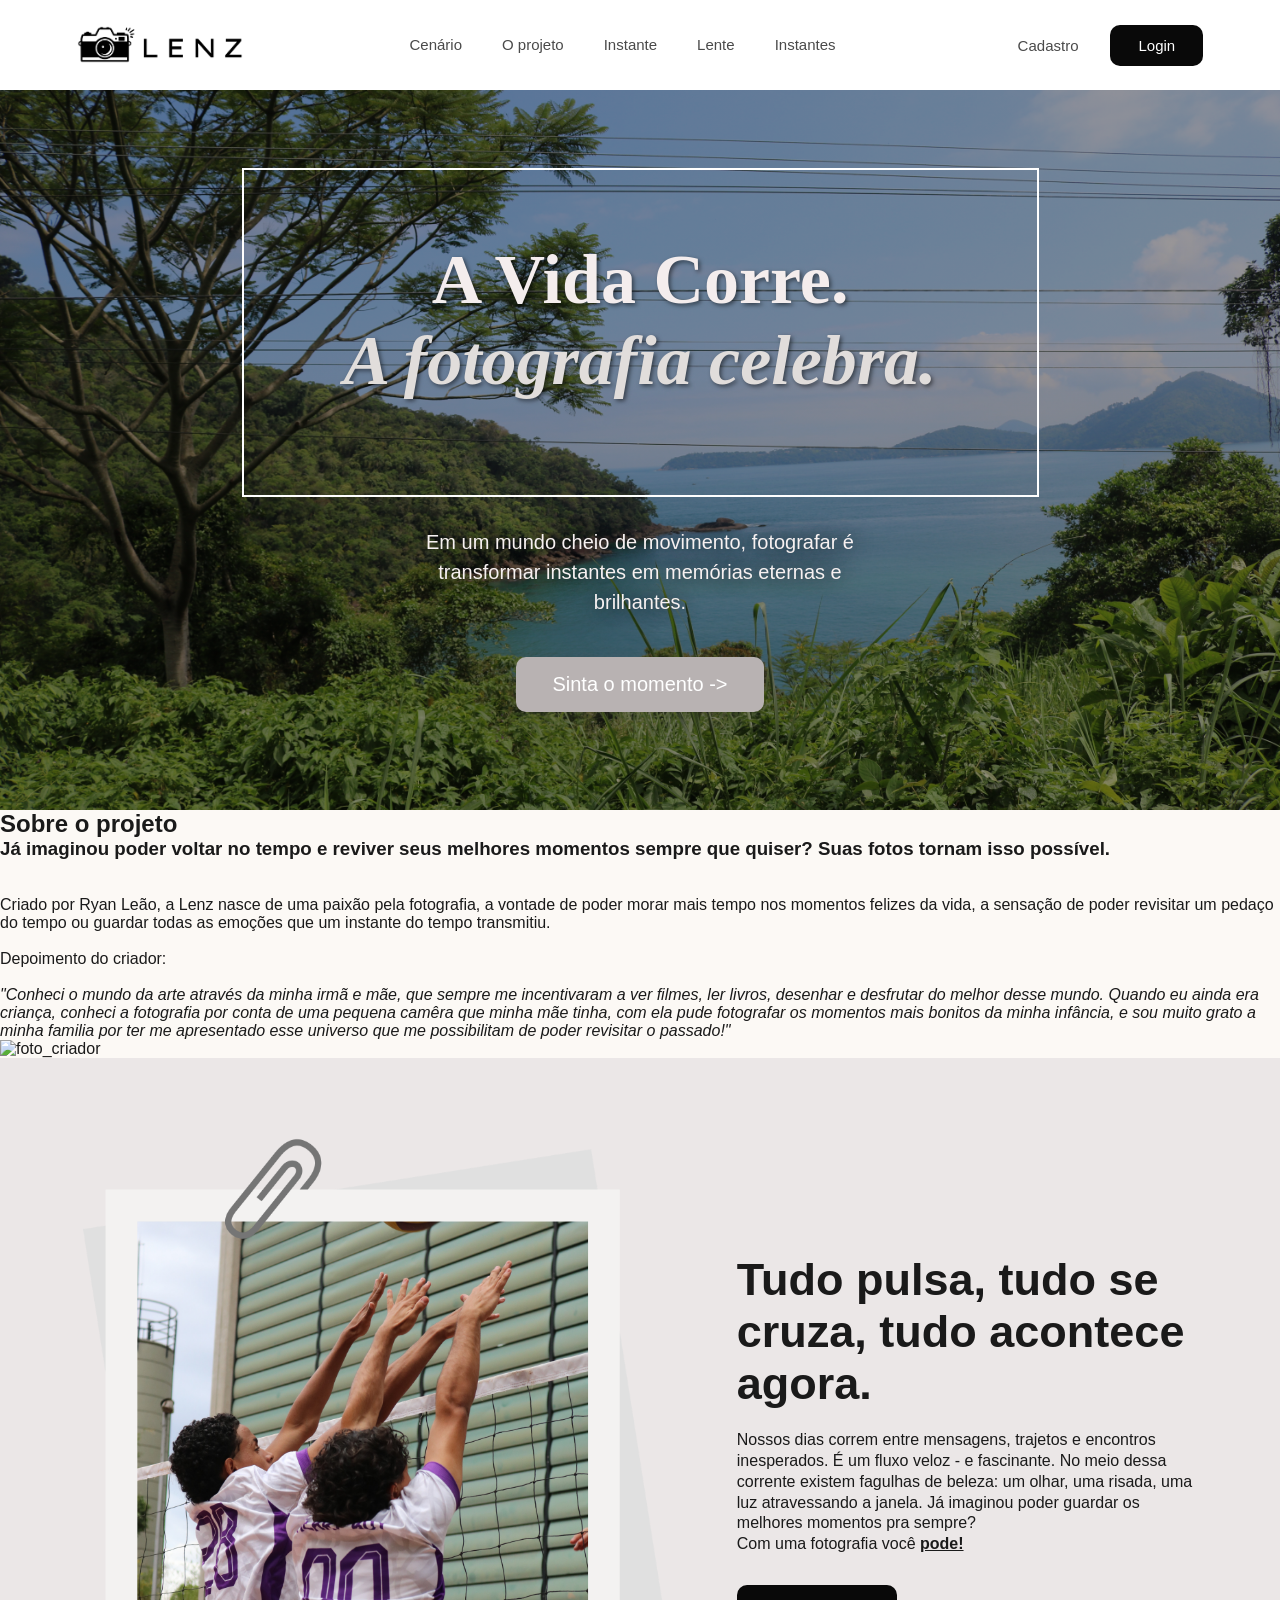
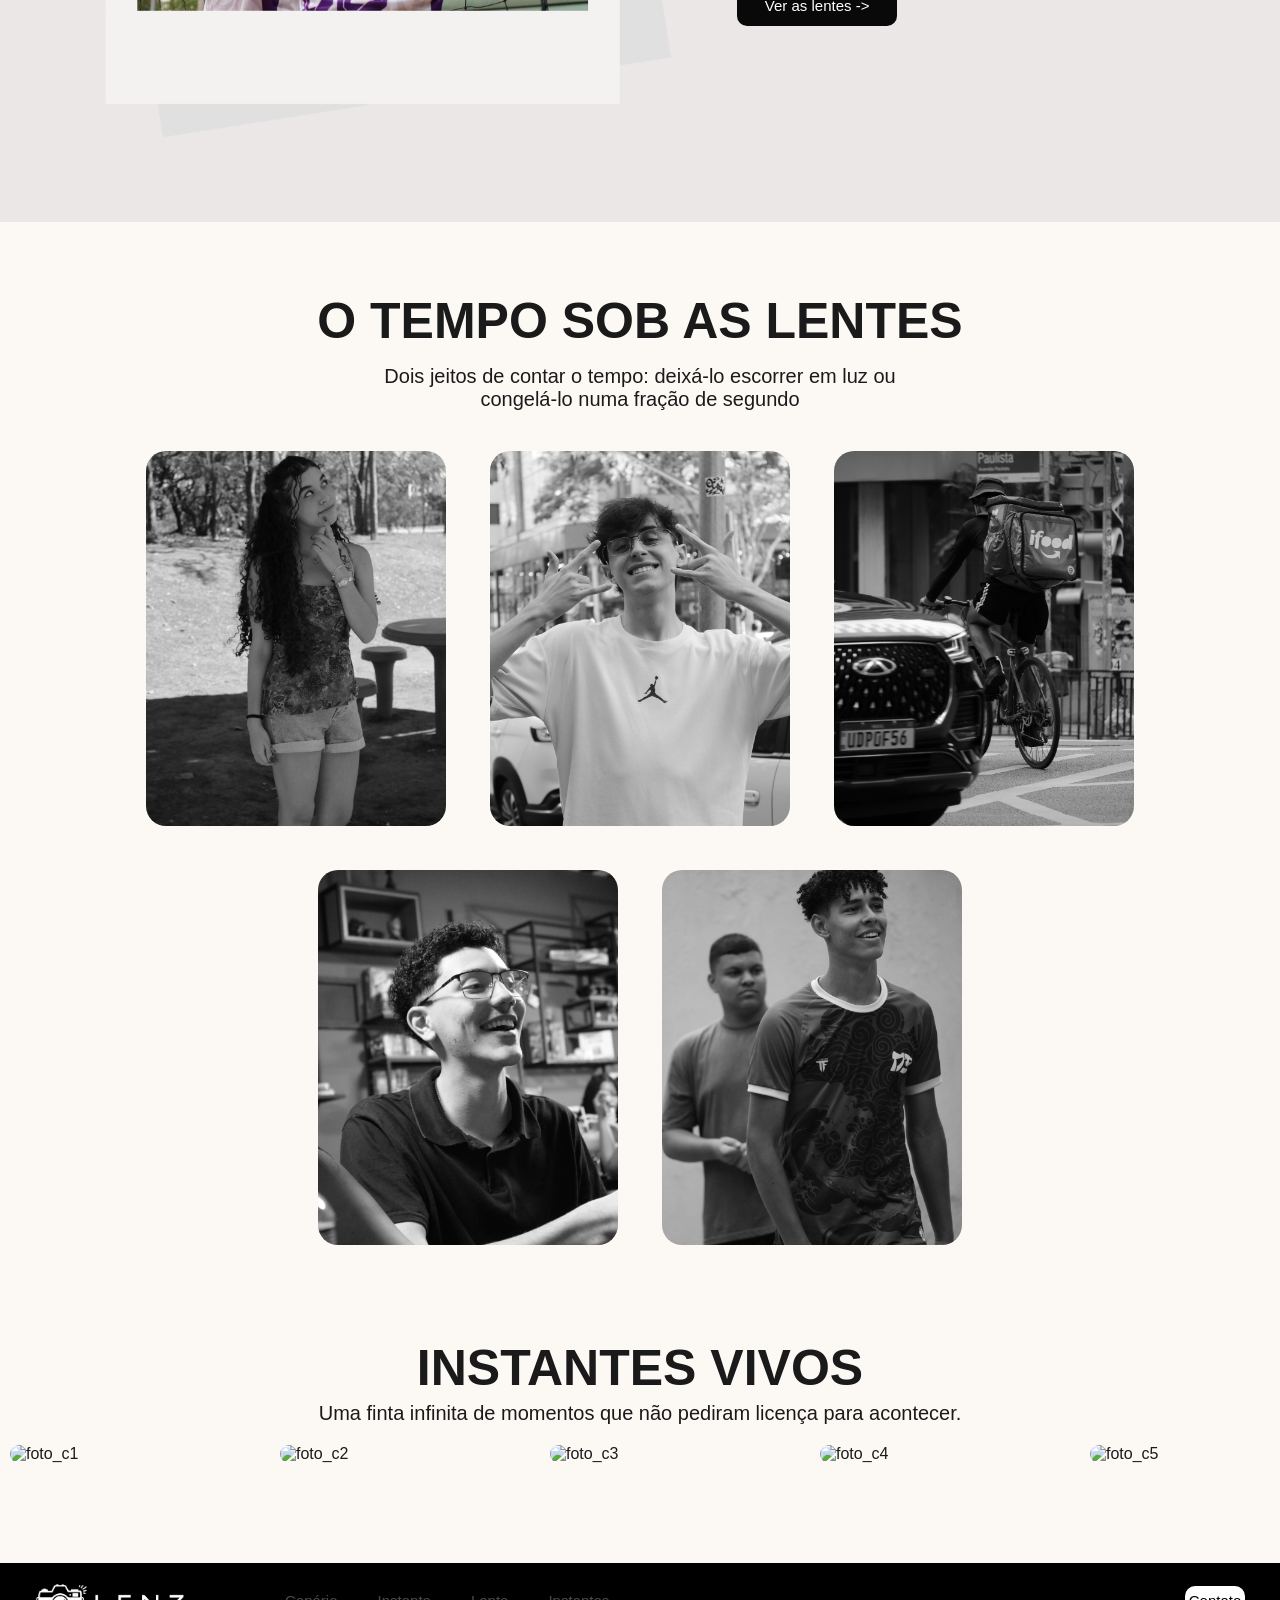
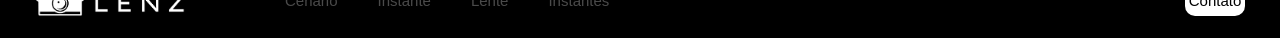
==== commit 9b2c7217: "feat: adiciona seção projeto" ====
--- a/index.html
+++ b/index.html
@@ -19,6 +19,7 @@
         <nav class="navegacao">
             <ul>
                 <li><a href="cenario">Cenário</a></li>
+                <li><a href="projeto">O projeto</a></li>
                 <li><a href="instante">Instante</a></li>
                 <li><a href="lente">Lente</a></li>
                 <li><a href="instantes">Instantes</a></li>
@@ -45,9 +46,34 @@
              eternas e brilhantes.</p>
             <button>Sinta o momento -></button>
         </div>
-
     </section>
 
+    <!--Segunda seção -> O Projeto-->
+    <section class="projeto">
+    <div class="projeto-pai">
+    <div class="projeto-esquerda">
+     <h1 class="titulo-projeto">
+        Sobre o projeto
+     </h1>
+
+     <h3>Já imaginou poder voltar no tempo e reviver seus melhores momentos sempre que quiser? Suas fotos tornam isso possível.</h3> <br> <br>
+        Criado por Ryan Leão, a Lenz nasce de uma paixão pela fotografia, a vontade de poder morar mais tempo nos momentos felizes da vida,
+        a sensação de poder revisitar um pedaço do tempo ou guardar todas as emoções que um instante do tempo transmitiu. 
+        <br> <br> Depoimento do criador: <br> <br>
+        <i>"Conheci o mundo da arte através da minha irmã e mãe, que sempre me incentivaram a ver filmes, ler livros,
+            desenhar e desfrutar do melhor desse mundo. Quando eu ainda era criança, conheci a fotografia por conta 
+            de uma pequena camêra que minha mãe tinha, com ela pude fotografar os momentos mais bonitos da minha infância,
+            e sou muito grato a minha familia por ter me apresentado esse universo que me possibilitam de poder
+            revisitar o passado!"</i>
+          </p>
+    </div>
+
+
+    <div class="projeto-direita">
+        <img src="assets/IMG-20261108-WA0011.jpg.jpeg" alt="foto_criador">
+    </div>
+    </div>
+    </section>
 
     <!--Segunda seção -> Cenário -->
     <section class="recursos">
@@ -99,19 +125,20 @@
 
     <div class="carrossel-instantes">
 
-            <img src="assets/foto_teste_carrossel.jpeg" alt="teste">
-            <img src="assets/foto_teste_carrossel.jpeg" alt="teste">
-            <img src="assets/foto_teste_carrossel.jpeg" alt="teste">
-            <img src="assets/foto_teste_carrossel.jpeg" alt="teste">
-            <img src="assets/foto_teste_carrossel.jpeg" alt="teste">
-            <img src="assets/foto_teste_carrossel.jpeg" alt="teste">
+            <img src="assets/foto_c1.jpeg" alt="foto_c1">
+            <img src="assets/foto_c2.jpeg" alt="foto_c2">
+            <img src="assets/foto_c3.jpeg" alt="foto_c3">
+            <img src="assets/foto_c4.jpeg" alt="foto_c4">
+            <img src="assets/foto_c5.jpeg" alt="foto_c5">
+            <img src="assets/foto_c6.jpeg" alt="foto_c6">
 
-            <img src="assets/foto_teste_carrossel.jpeg" alt="teste">
-            <img src="assets/foto_teste_carrossel.jpeg" alt="teste">
-            <img src="assets/foto_teste_carrossel.jpeg" alt="teste">
-            <img src="assets/foto_teste_carrossel.jpeg" alt="teste">
-            <img src="assets/foto_teste_carrossel.jpeg" alt="teste">
-            <img src="assets/foto_teste_carrossel.jpeg" alt="teste">
+            <img src="assets/foto_c1.jpeg" alt="foto_c1">
+            <img src="assets/foto_c2.jpeg" alt="foto_c2">
+            <img src="assets/foto_c3.jpeg" alt="foto_c3">
+            <img src="assets/foto_c4.jpeg" alt="foto_c4">
+            <img src="assets/foto_c5.jpeg" alt="foto_c5">
+            <img src="assets/foto_c6.jpeg" alt="foto_c6">
+
 
     </div>
     </div>
--- a/style.css
+++ b/style.css
@@ -83,6 +83,7 @@
   color: #f4eded;
   margin-bottom: 24px;
   text-align: center;
+  text-shadow: 2px 2px 4px rgba(0, 0, 0, 0.5);
 }
 
 .titulo-principal p {
@@ -110,7 +111,7 @@
   text-shadow: 0 0 20px rgba(0, 0, 0, 0.9);
 }
 
-.meio button {
+.meio button { 
   background-color: #b8b2b2;
   color: #ffffff;
   border: none;
@@ -120,7 +121,6 @@
   font-weight: 500;
   cursor: pointer;
   box-shadow: 0 10px 20px rgba(98, 97, 97, 0.2);
-
 }
 
 .meio button:hover {
@@ -254,11 +254,12 @@
 .imagens img:hover{
   filter: grayscale(0%)
 }
-
+.instantes{
+  margin-bottom: 100px;
+}
 .carrossel-instantes img{
   width: 250px;
   margin: 0 10px;
-  flex-shrink: 0;
   border-radius: 20px;
 }
 
@@ -294,4 +295,64 @@
   100%{
     transform: translateX(-50%);
   }
+}
+
+.rodape{
+  background-color: black;
+  padding:15px;
+  display: flex;
+  align-items: center;
+}
+
+.rodape img{
+  margin-left: 20px;
+  width: 150px;
+  filter: invert(100%);
+  display: block;
+}
+
+.nav_rodape{
+  margin-left: 100px;
+  align-items: center;
+  justify-content: center;
+  display: flex;
+}
+.nav_rodape ul {
+  display: flex;
+  list-style: none; 
+  gap: 40px;       
+}
+
+.nav_rodape ul li a {
+  text-decoration: none;
+  color: #4a4a4a;
+  font-size: 15px;
+  font-weight: 500;
+}
+.explorar{
+  font-size: 15px;
+  color: #ffffff;
+}
+
+.bot_rod{
+  width: 60px;
+  height: 30px;
+  font-size: 15px;
+  border: none;
+  border-radius: 10px;
+  background-color: white;
+  color: black;
+  margin-left: auto;
+  margin-right: 20px;
+}
+
+
+.rodape button{
+   align-items: flex-end;
+  justify-content: flex-end;
+}
+
+.p {
+  font-weight: 800;
+  text-decoration: underline;
 }
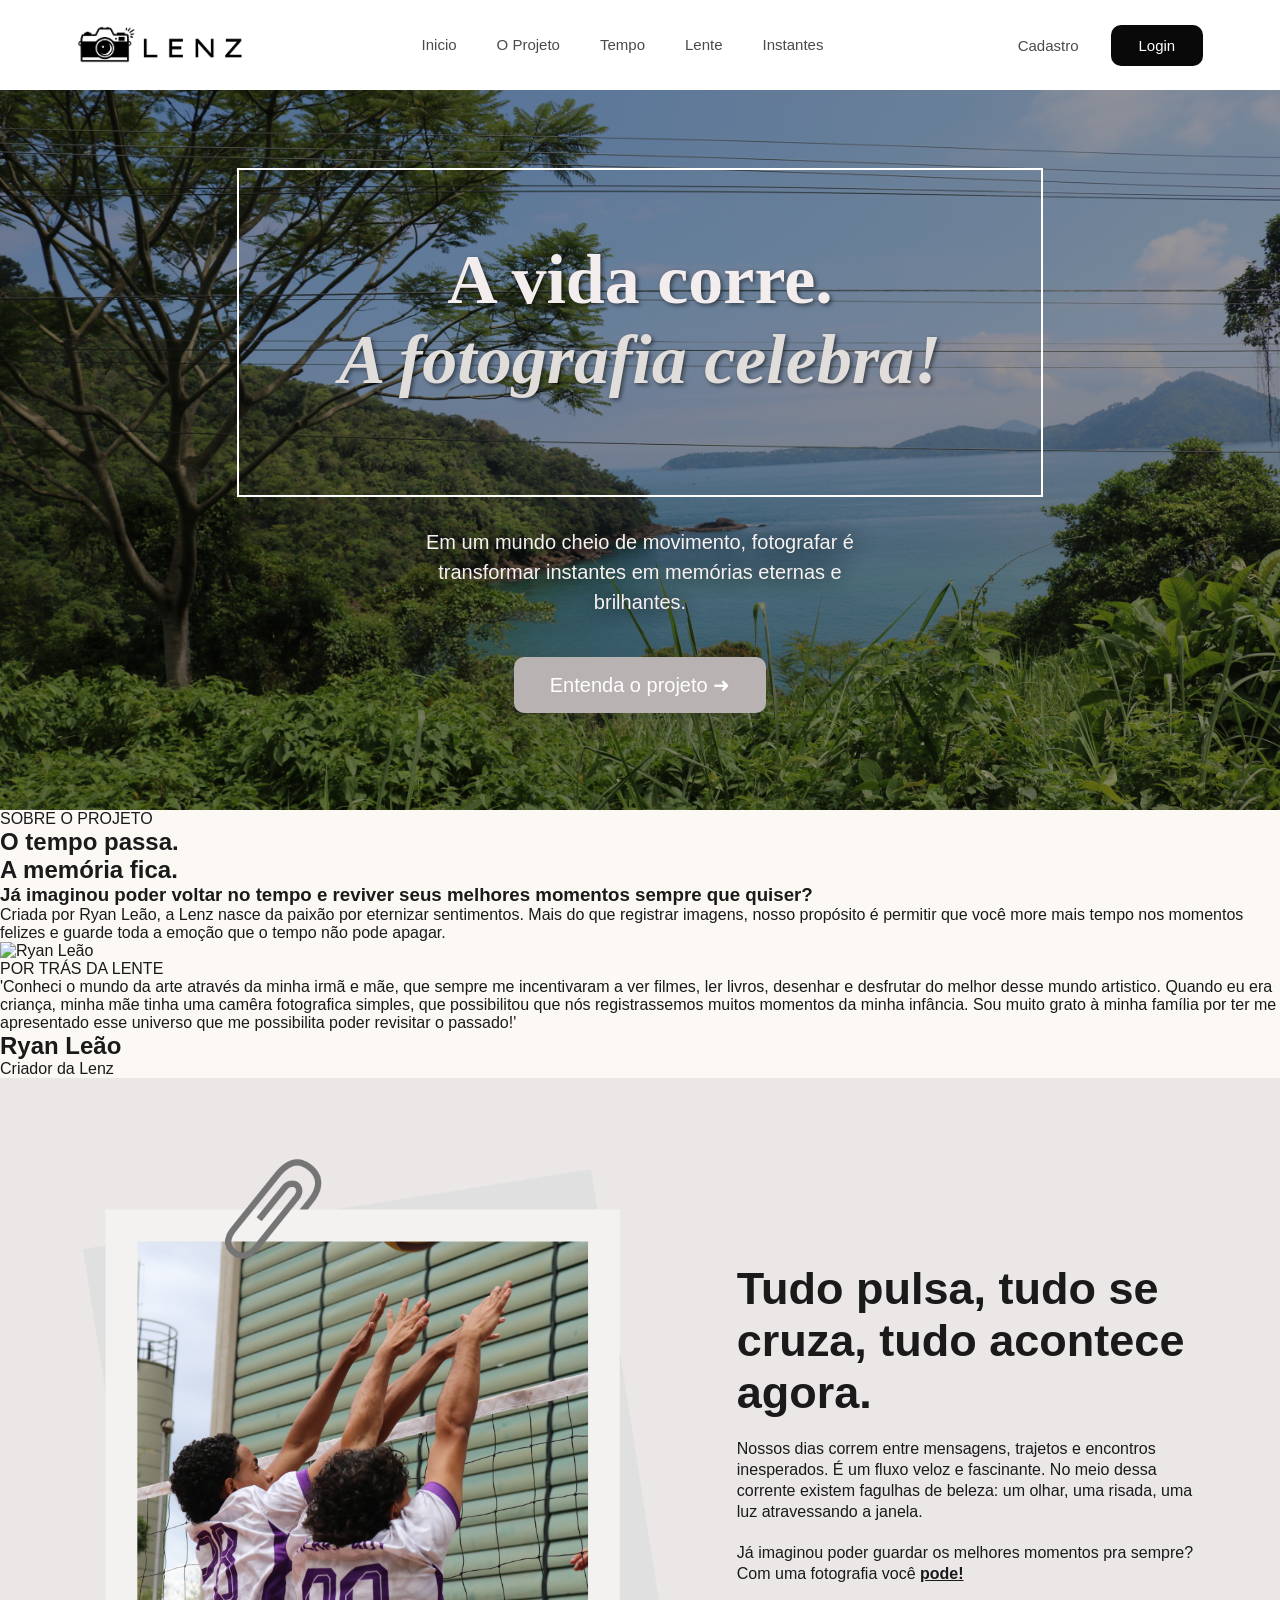
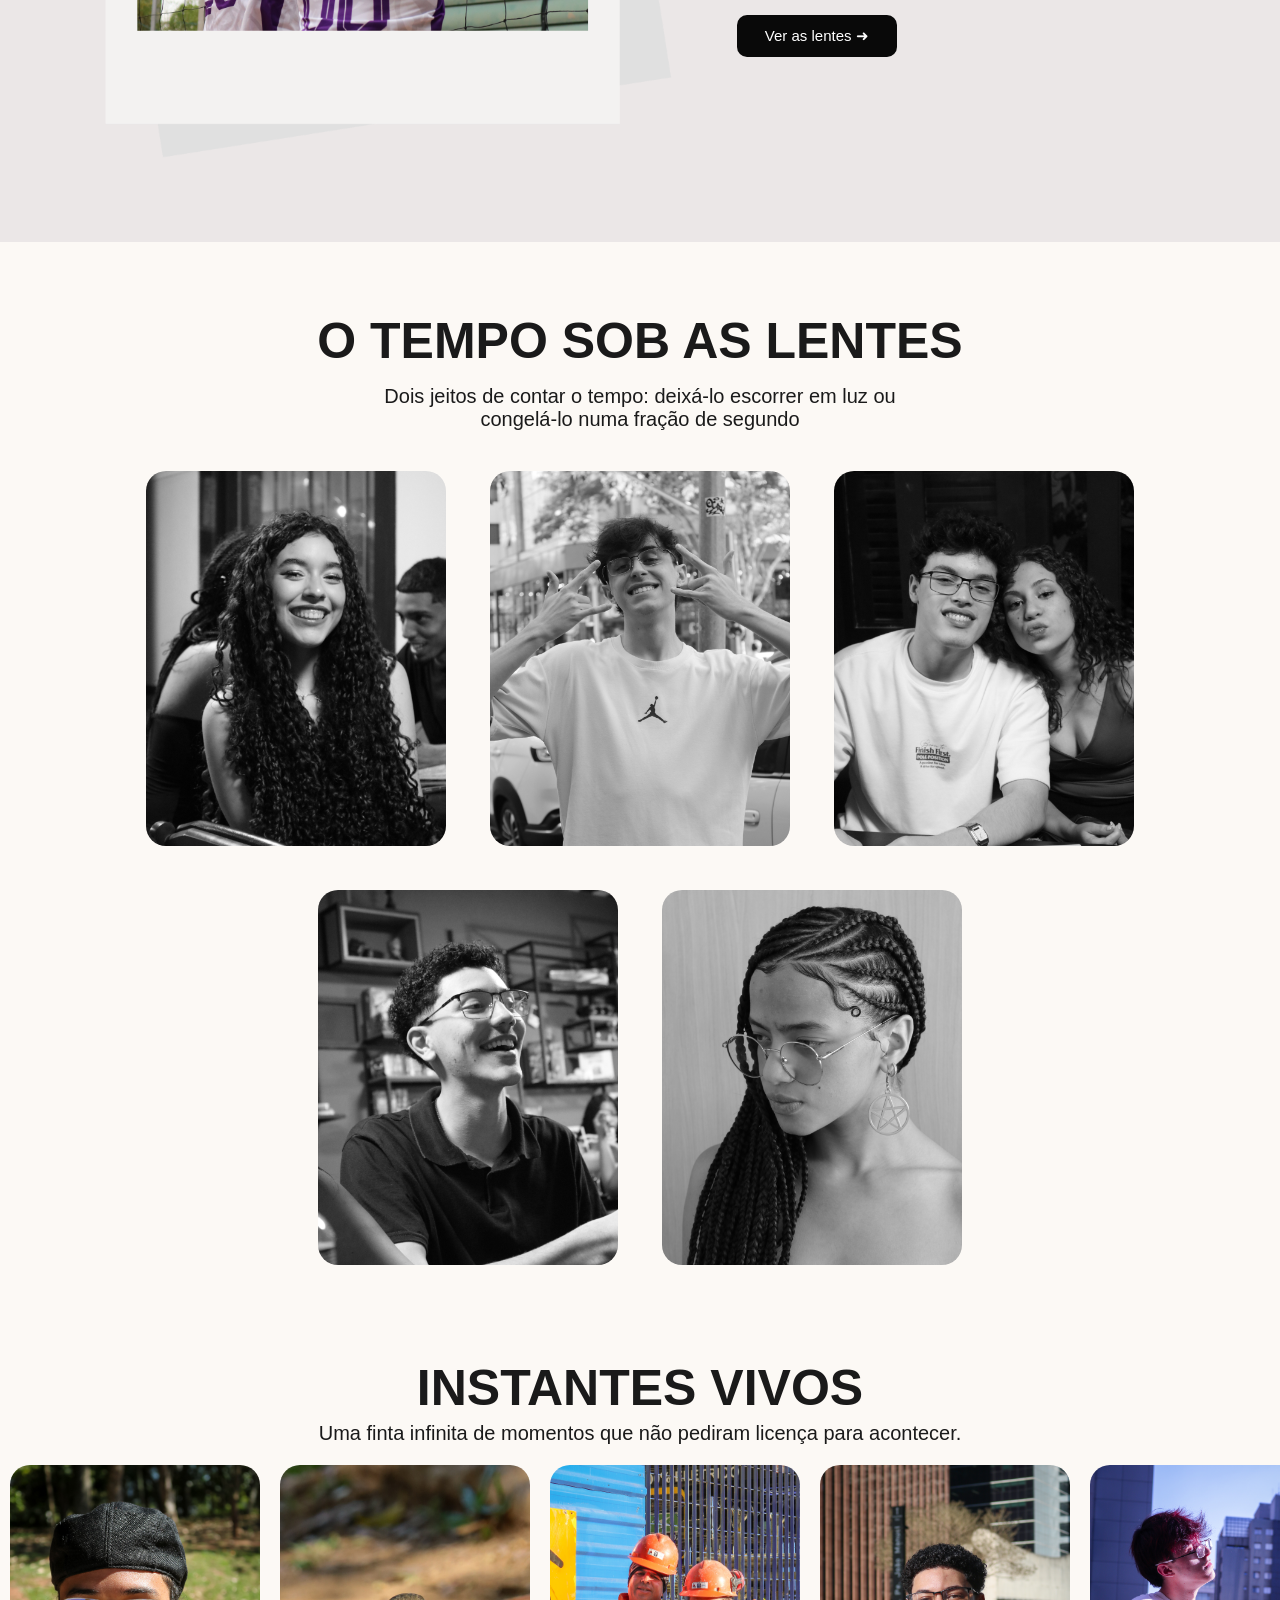
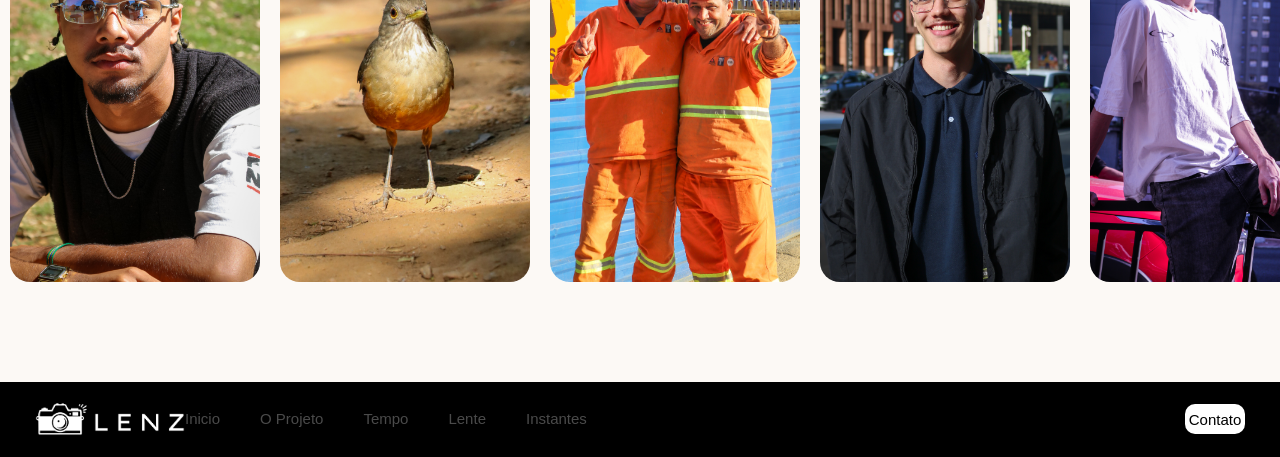
==== commit d8bf4a56: "feat: adiciona seção de sobre o projeto e altera diversos elementos da página" ====
--- a/index.html
+++ b/index.html
@@ -18,65 +18,77 @@
 
         <nav class="navegacao">
             <ul>
-                <li><a href="cenario">Cenário</a></li>
-                <li><a href="projeto">O projeto</a></li>
-                <li><a href="instante">Instante</a></li>
-                <li><a href="lente">Lente</a></li>
-                <li><a href="instantes">Instantes</a></li>
+                <li><a href="#hero">Inicio</a></li>
+                <li><a href="#projeto">O Projeto</a></li>
+                <li><a href="#tempo">Tempo</a></li>
+                <li><a href="#lente">Lente</a></li>
+                <li><a href="#instantes">Instantes</a></li>
             </ul>
         </nav>
 
         <div class="botoes">
-            <button class="cadastro">Cadastro</button>
-            <button class="login">Login</button>
+            <a href="Tela_cadastro/Cadastro.html"><button class="cadastro">Cadastro</button></a>
+            <a href="Tela_login/Login.html"><button class="login">Login</button></a>
         </div>
     </header>
 
-    <!--Primeira sessão -> Hero-->
-    <section class="hero">
+    <!--Primeira sessão -> Hero -->
+    <section id="hero" class="hero">
 
         <!--Meio-->
         <div class="meio">
             <div class="moldura">
                 <h1 class="titulo-principal">
-                    A Vida Corre. <p> A fotografia celebra.</p>
+                    A vida corre. <p> A fotografia celebra!</p>
                 </h1>
             </div>
             <p class="descricao">Em um mundo cheio de movimento, fotografar é transformar instantes em memórias
-             eternas e brilhantes.</p>
-            <button>Sinta o momento -></button>
+                eternas e brilhantes.</p>
+                <a href="#projeto"><button>Entenda o projeto ➜</button></a>
+            
         </div>
     </section>
 
-    <!--Segunda seção -> O Projeto-->
-    <section class="projeto">
-    <div class="projeto-pai">
-    <div class="projeto-esquerda">
-     <h1 class="titulo-projeto">
-        Sobre o projeto
-     </h1>
+    <!--Segunda seção -> O Projeto -->
+<section  id="projeto" class="projeto">
+    <div class="projeto-container">
+        
+        <div class="projeto-header">
+            <p class="tag-projeto">SOBRE O PROJETO</p>
+            <h1 class="titulo-projeto">O tempo passa.<br>A memória fica.</h1>
+        </div>
 
-     <h3>Já imaginou poder voltar no tempo e reviver seus melhores momentos sempre que quiser? Suas fotos tornam isso possível.</h3> <br> <br>
-        Criado por Ryan Leão, a Lenz nasce de uma paixão pela fotografia, a vontade de poder morar mais tempo nos momentos felizes da vida,
-        a sensação de poder revisitar um pedaço do tempo ou guardar todas as emoções que um instante do tempo transmitiu. 
-        <br> <br> Depoimento do criador: <br> <br>
-        <i>"Conheci o mundo da arte através da minha irmã e mãe, que sempre me incentivaram a ver filmes, ler livros,
-            desenhar e desfrutar do melhor desse mundo. Quando eu ainda era criança, conheci a fotografia por conta 
-            de uma pequena camêra que minha mãe tinha, com ela pude fotografar os momentos mais bonitos da minha infância,
-            e sou muito grato a minha familia por ter me apresentado esse universo que me possibilitam de poder
-            revisitar o passado!"</i>
-          </p>
+        <div class="projeto-texto">
+            <h3 class="subtitulo-projeto">Já imaginou poder voltar no tempo e reviver seus melhores momentos sempre que quiser?</h3>
+            <p class="paragrafo-projeto">Criada por Ryan Leão, a Lenz nasce da paixão por eternizar sentimentos. Mais do que registrar imagens, nosso propósito é permitir que você more mais tempo nos momentos felizes e guarde toda a emoção que o tempo não pode apagar.</p>
+        </div>
+
+        <div class="projeto-imagem">
+            <img src="assets/teste.png" alt="Ryan Leão">
+        </div>
+
+        <div class="projeto-depoimento">
+            <div class="depoimento-subtitulo">
+                <p class="tag-depoimento">POR TRÁS DA LENTE</p>
+            </div>
+            <div class="depoimento-conteudo">
+                <p class="texto-depoimento">
+                    'Conheci o mundo da arte através da minha irmã e mãe, que sempre me incentivaram a ver filmes, ler livros, desenhar e desfrutar do melhor desse mundo artistico. 
+                    Quando eu era criança, minha mãe tinha uma camêra fotografica simples, que possibilitou que nós registrassemos muitos momentos da minha infância.
+                    Sou muito grato à minha família por ter me apresentado esse universo que me possibilita poder revisitar o passado!'
+                </p>
+                <div class="autor-depoimento">
+                    <h2 class="nome-autor">Ryan Leão</h2>
+                    <p class="cargo-autor">Criador da Lenz</p>
+                </div>
+            </div>
+        </div>
+
     </div>
+</section>
 
-
-    <div class="projeto-direita">
-        <img src="assets/IMG-20261108-WA0011.jpg.jpeg" alt="foto_criador">
-    </div>
-    </div>
-    </section>
-
-    <!--Segunda seção -> Cenário -->
-    <section class="recursos">
+    <!--Terceira seção - Tempo -->
+    <section id="tempo"  class="recursos">
 
         <div class="esquerda-recursos">
             <img src="assets/foto-hero.png" alt="foto_cenario">
@@ -87,17 +99,18 @@
                 Tudo pulsa, tudo se cruza, tudo acontece agora.
             </h2>
             <p class="descricao-cenario">
-                Nossos dias correm entre mensagens, trajetos e encontros inesperados. É um fluxo veloz - e fascinante.
+                Nossos dias correm entre mensagens, trajetos e encontros inesperados. É um fluxo veloz e fascinante.
                 No meio dessa corrente existem fagulhas de beleza: um olhar, uma risada, uma luz atravessando a janela.
-                Já imaginou poder guardar os melhores momentos pra sempre?  <br>Com uma fotografia você <b><u>pode!</u></b>
+                <br><br>Já imaginou poder guardar os melhores momentos pra sempre? <br>Com uma fotografia você
+                <b><u>pode!</u></b>
             </p>
-            <button>Ver as lentes -></button>
+           <a href="#lente"><button>Ver as lentes ➜</button></a> 
         </div>
         </div>
     </section>
 
-    <!--Terceira seção -> Lente -->
-    <section class="lente">
+    <!--Quarta seção -> Lente -->
+    <section id="lente" class="lente">
         <div class="meio-lente">
             <h2 class="titulo-lente">O TEMPO SOB AS LENTES</h2>
             <p class="subtitulo-lente">
@@ -114,8 +127,8 @@
     </section>
 </body>
 
-<!--Quarta seção -> -->
-<section class="instantes">
+<!--Quinta seção -> instantes -->
+<section id="instantes" class="instantes">
 
     <h2 class="titulo-instantes">INSTANTES VIVOS</h2>
 
@@ -123,7 +136,7 @@
 
     <div class="carrossel">
 
-    <div class="carrossel-instantes">
+        <div class="carrossel-instantes">
 
             <img src="assets/foto_c1.jpeg" alt="foto_c1">
             <img src="assets/foto_c2.jpeg" alt="foto_c2">
@@ -140,25 +153,28 @@
             <img src="assets/foto_c6.jpeg" alt="foto_c6">
 
 
-    </div>
+        </div>
     </div>
 </section>
 
 <!--Rodapé da página-->
 <footer class="rodape">
-  <div class="logo-rodape">
-    <img src="assets/LENZ.png" alt="logo">
-  </div>
+    <div class="logo-rodape">
+        <img src="assets/LENZ.png" alt="logo">
+    </div>
 
-  <nav class="nav_rodape">
-    <ul class="menu-links">
-      <li><a href="#cenario">Cenário</a></li>
-      <li><a href="#instante">Instante</a></li>
-      <li><a href="#lente">Lente</a></li>
-      <li><a href="#instantes">Instantes</a></li>
-    </ul>
-  </nav>
+        <nav class="navegacao">
+            <ul>
+                <li><a href="#hero">Inicio</a></li>
+                <li><a href="#projeto">O Projeto</a></li>
+                <li><a href="#tempo">Tempo</a></li>
+                <li><a href="#lente">Lente</a></li>
+                <li><a href="#instantes">Instantes</a></li>
+            </ul>
+        </nav>
 
-  <button class="bot_rod">Contato</button>
+
+    <button class="bot_rod">Contato</button>
 </footer>
+
 </html>
--- a/style.css
+++ b/style.css
@@ -261,6 +261,9 @@
   width: 250px;
   margin: 0 10px;
   border-radius: 20px;
+  aspect-ratio: 3/5;
+  object-fit: cover;
+  object-position: top;
 }
 
 .carrossel-instantes{
@@ -355,4 +358,25 @@
 .p {
   font-weight: 800;
   text-decoration: underline;
-}+}
+
+.projeto-esquerda{
+  padding: 50px;
+}
+.projeto-direita img{
+  width: 500px;
+  aspect-ratio: 4/5;
+  object-fit: cover;
+  display: block;
+  mask-image: linear-gradient(to left, black 60%, transparent 100%);
+}
+.projeto-direita{
+  padding: 25px;
+}
+.projeto-pai{
+  display: flex;
+  justify-content: center;
+  align-items: center;
+  flex:1
+}
+
